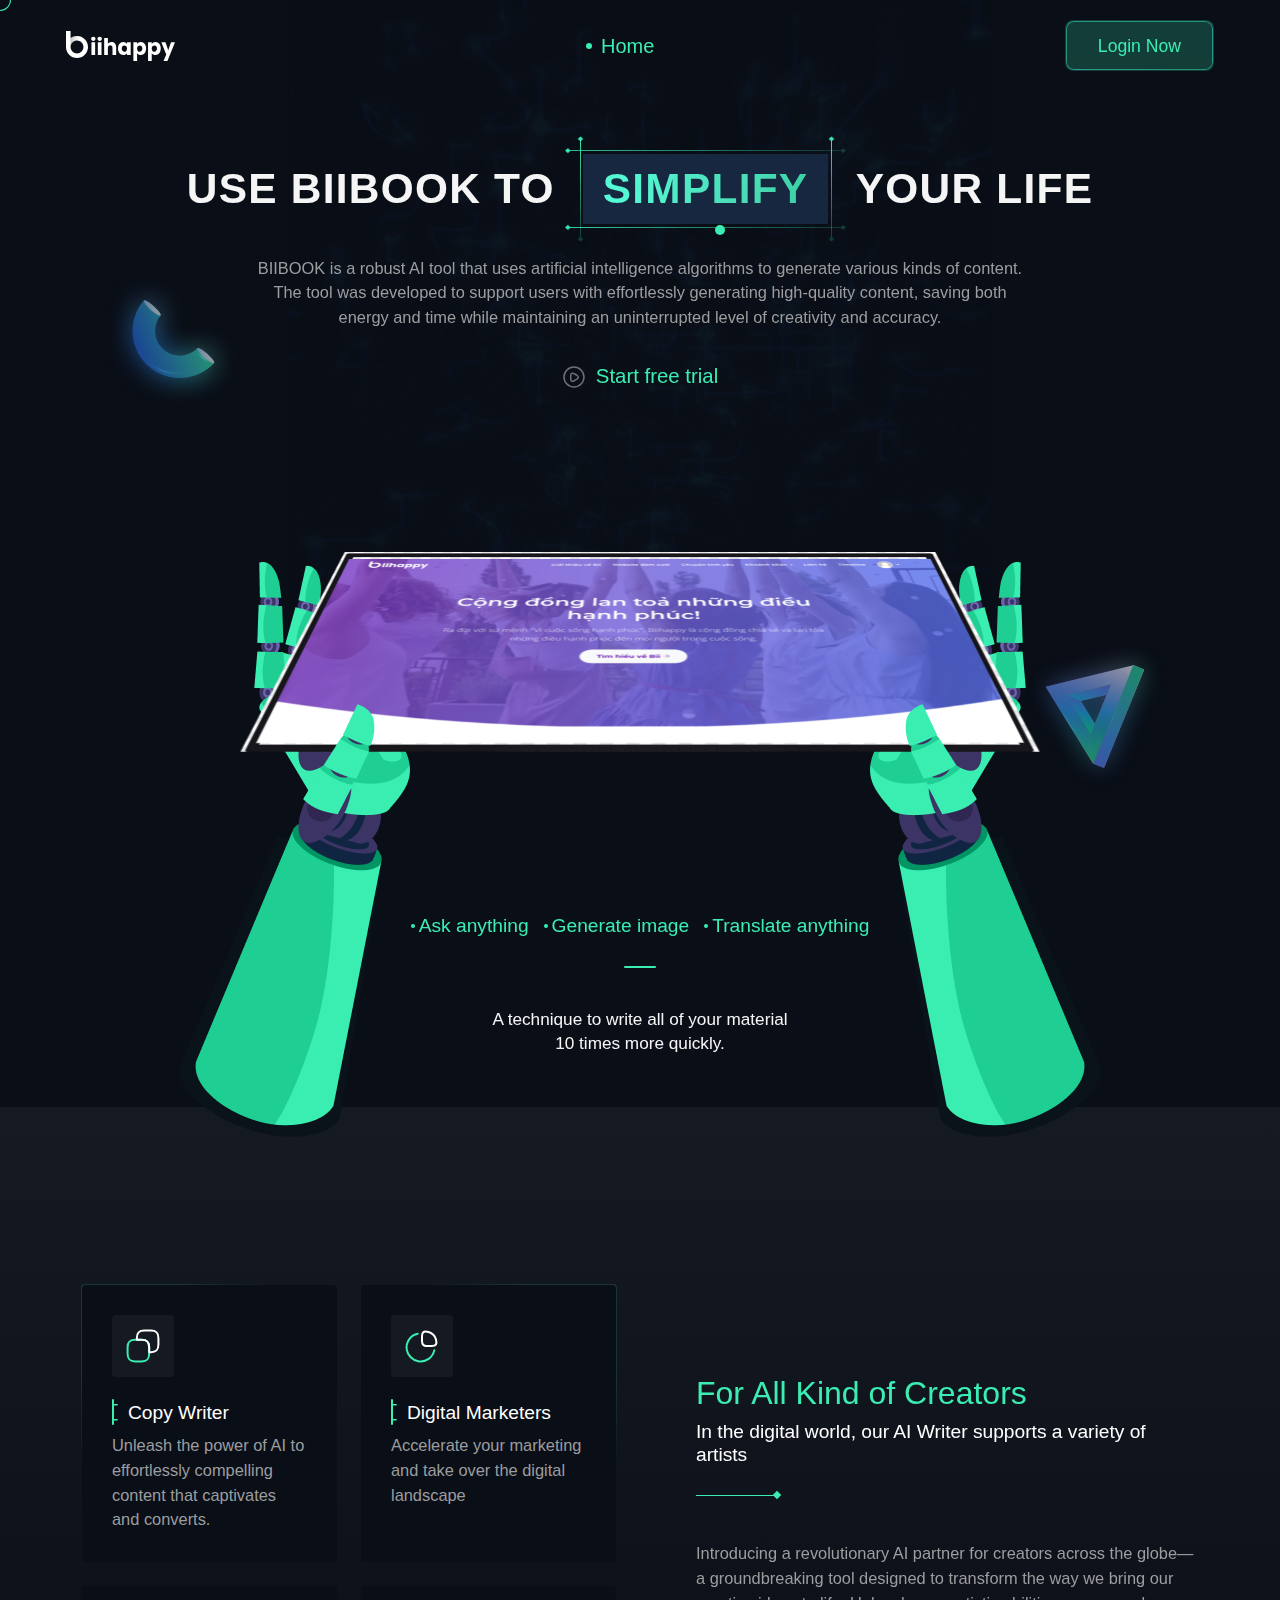
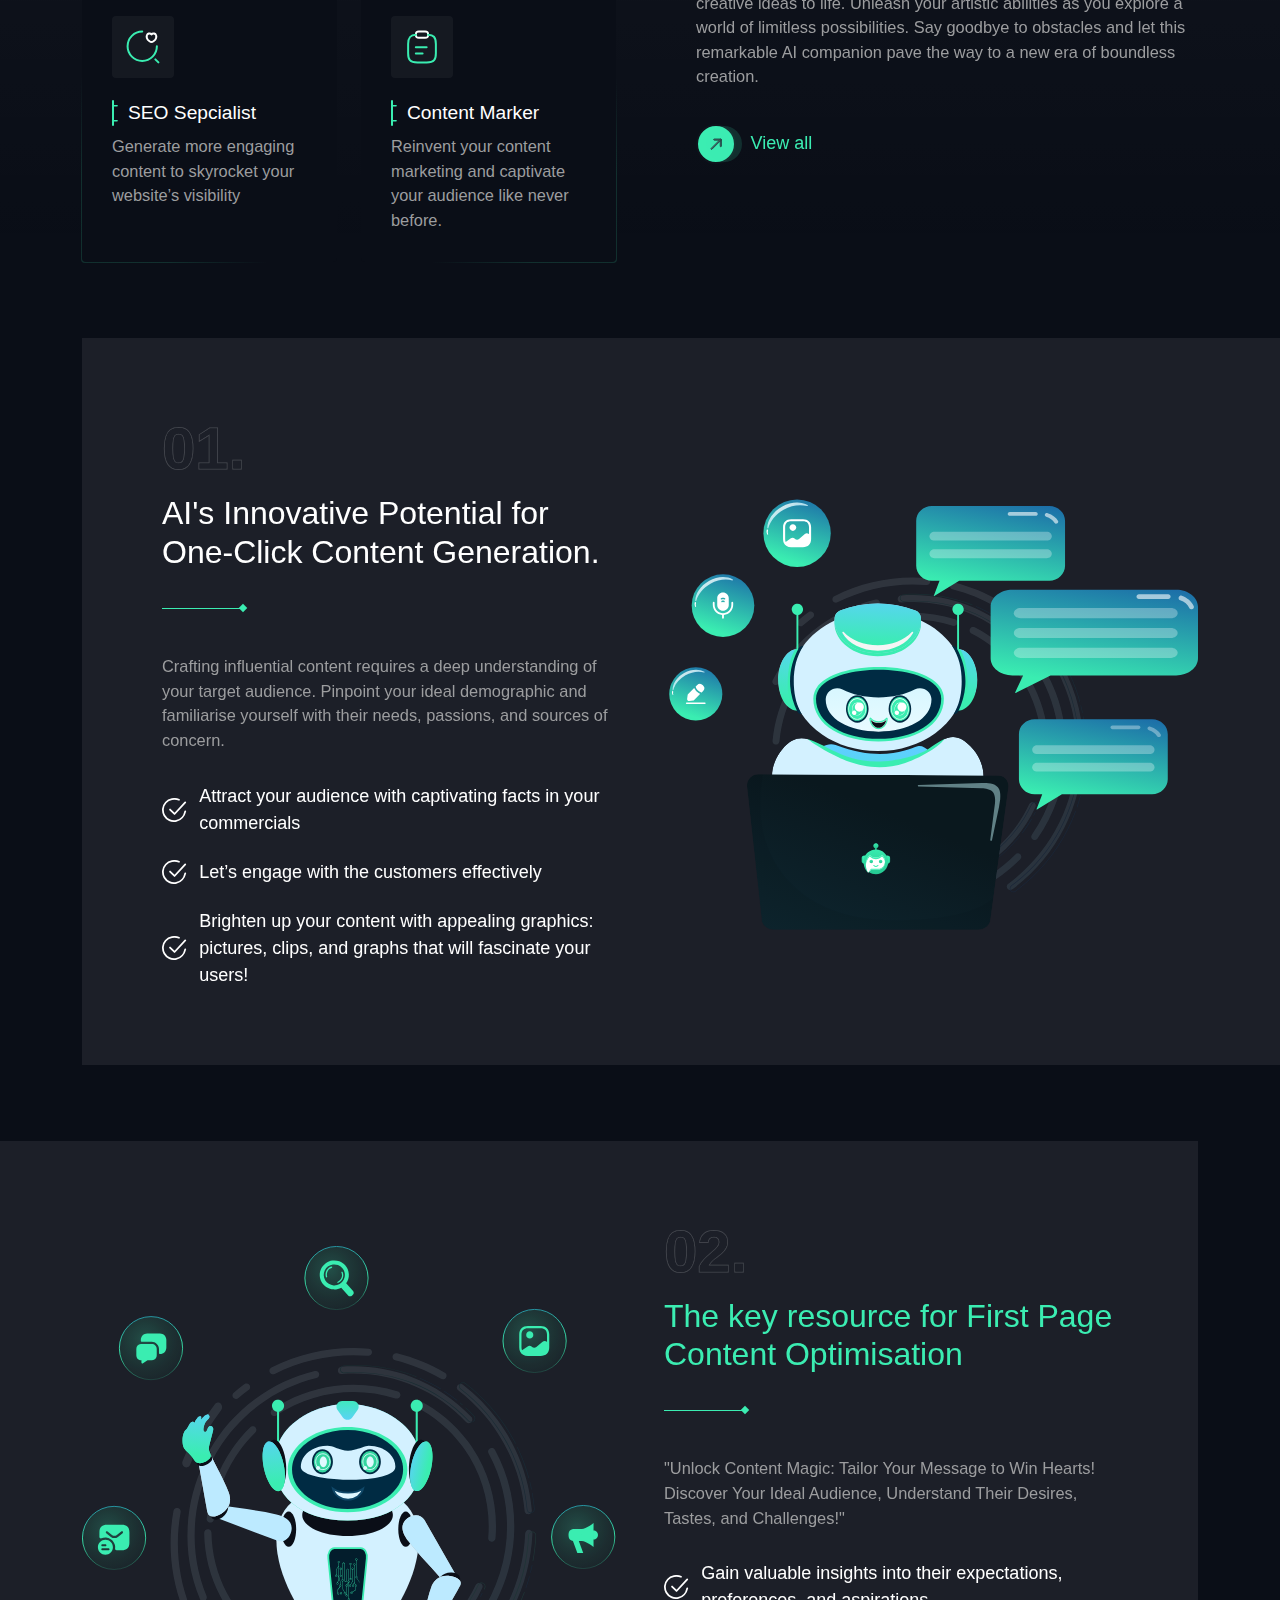
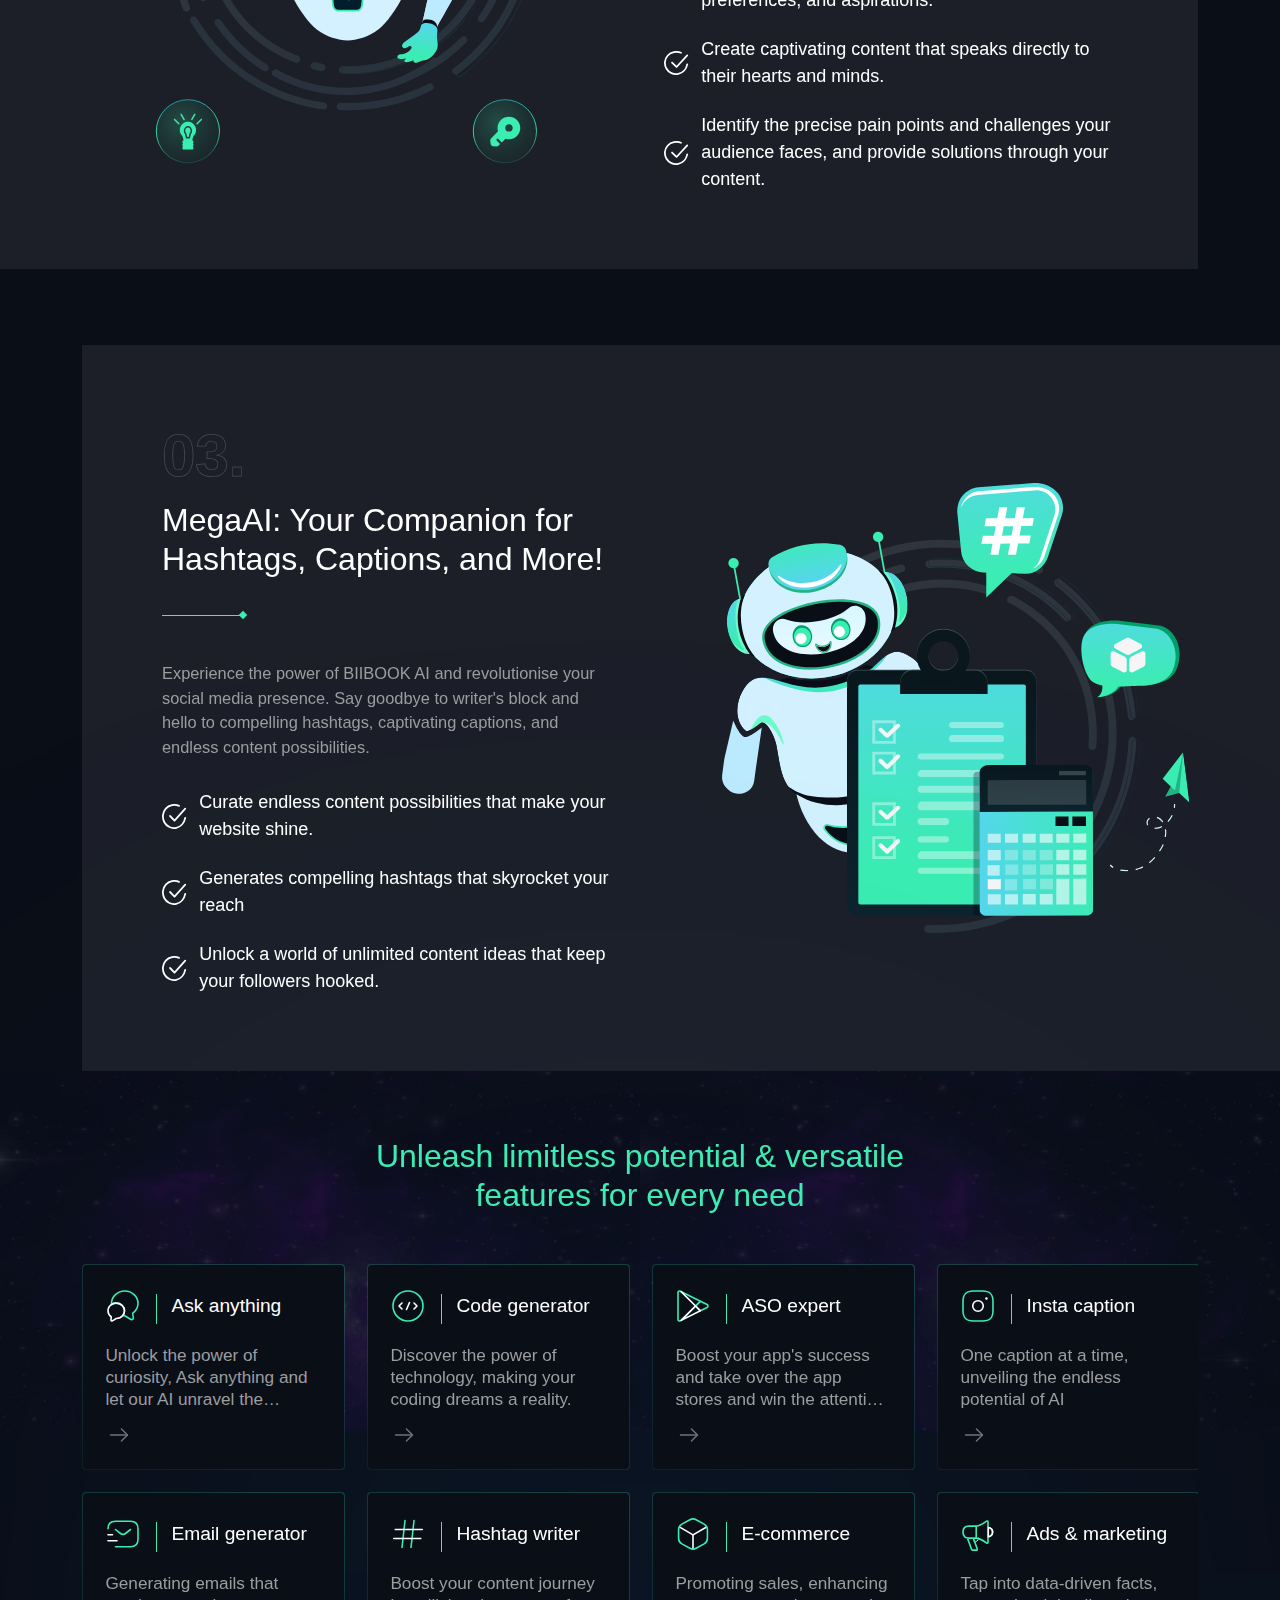
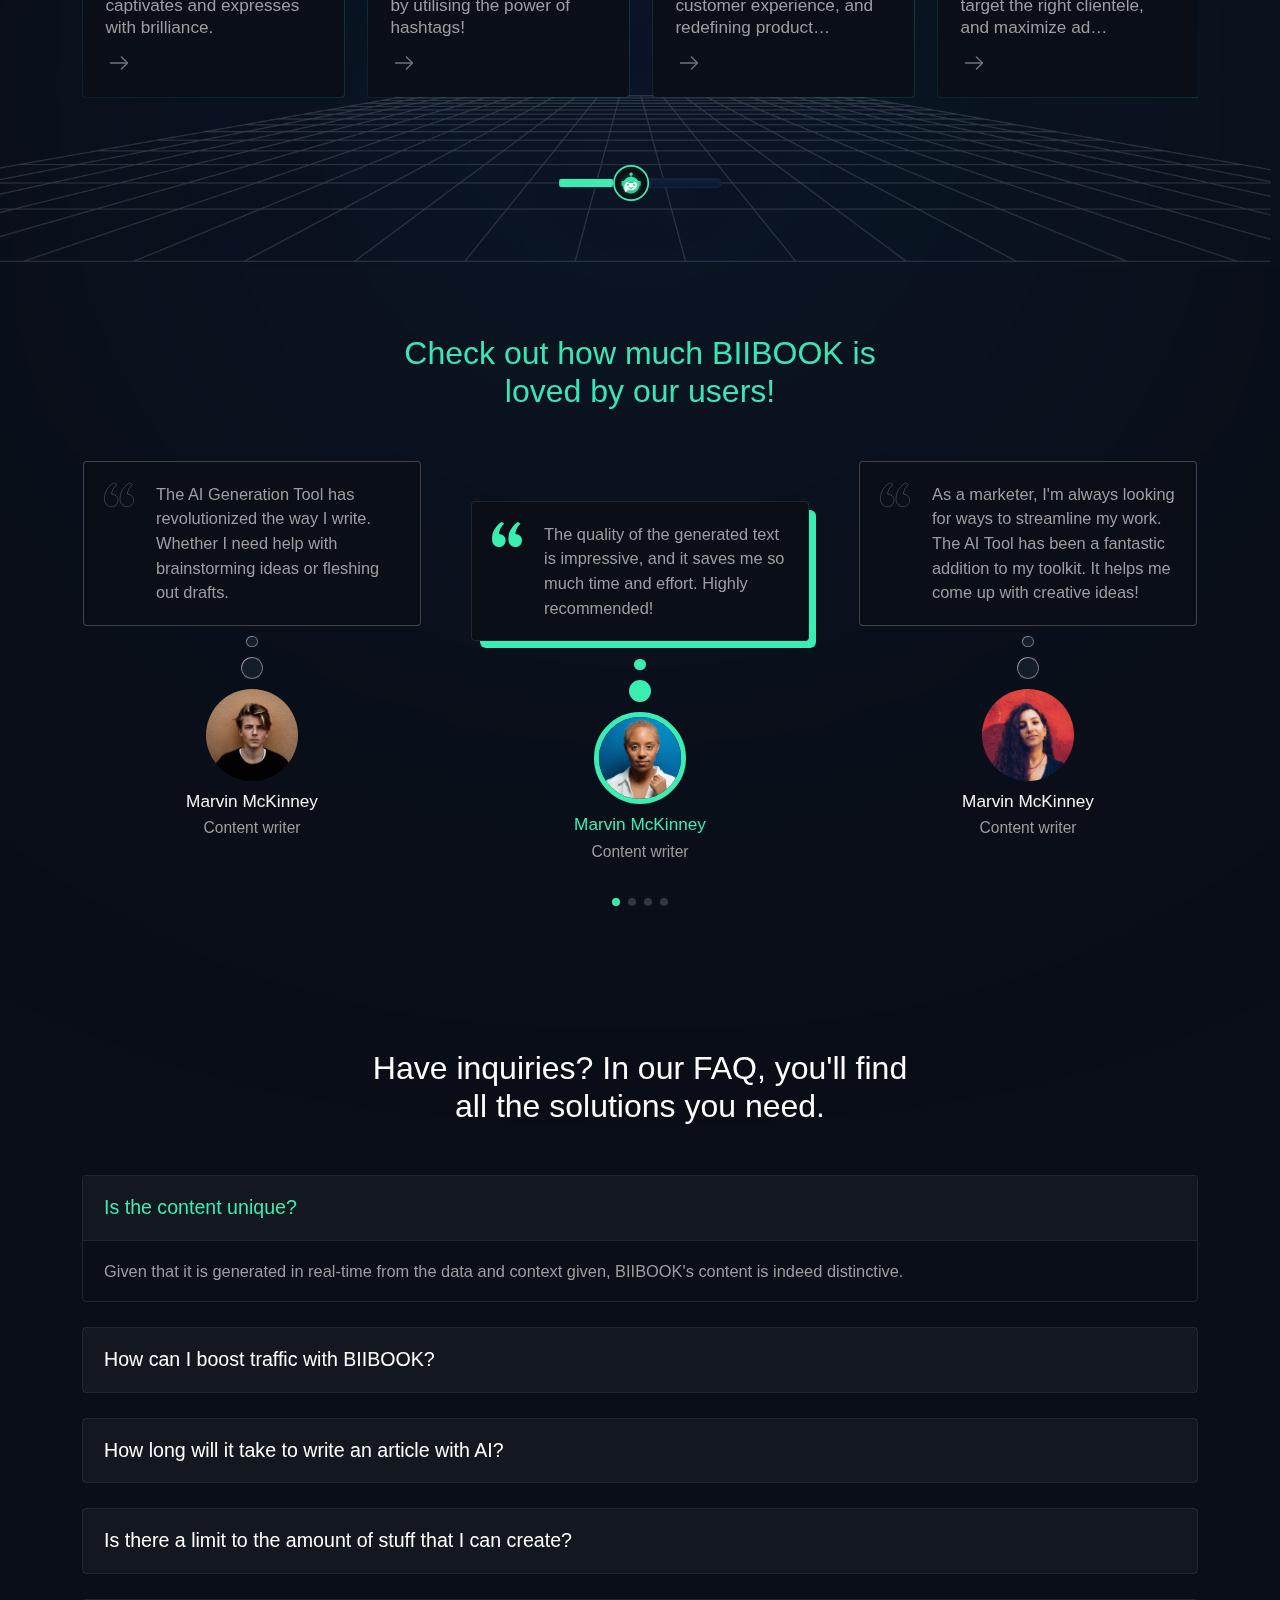
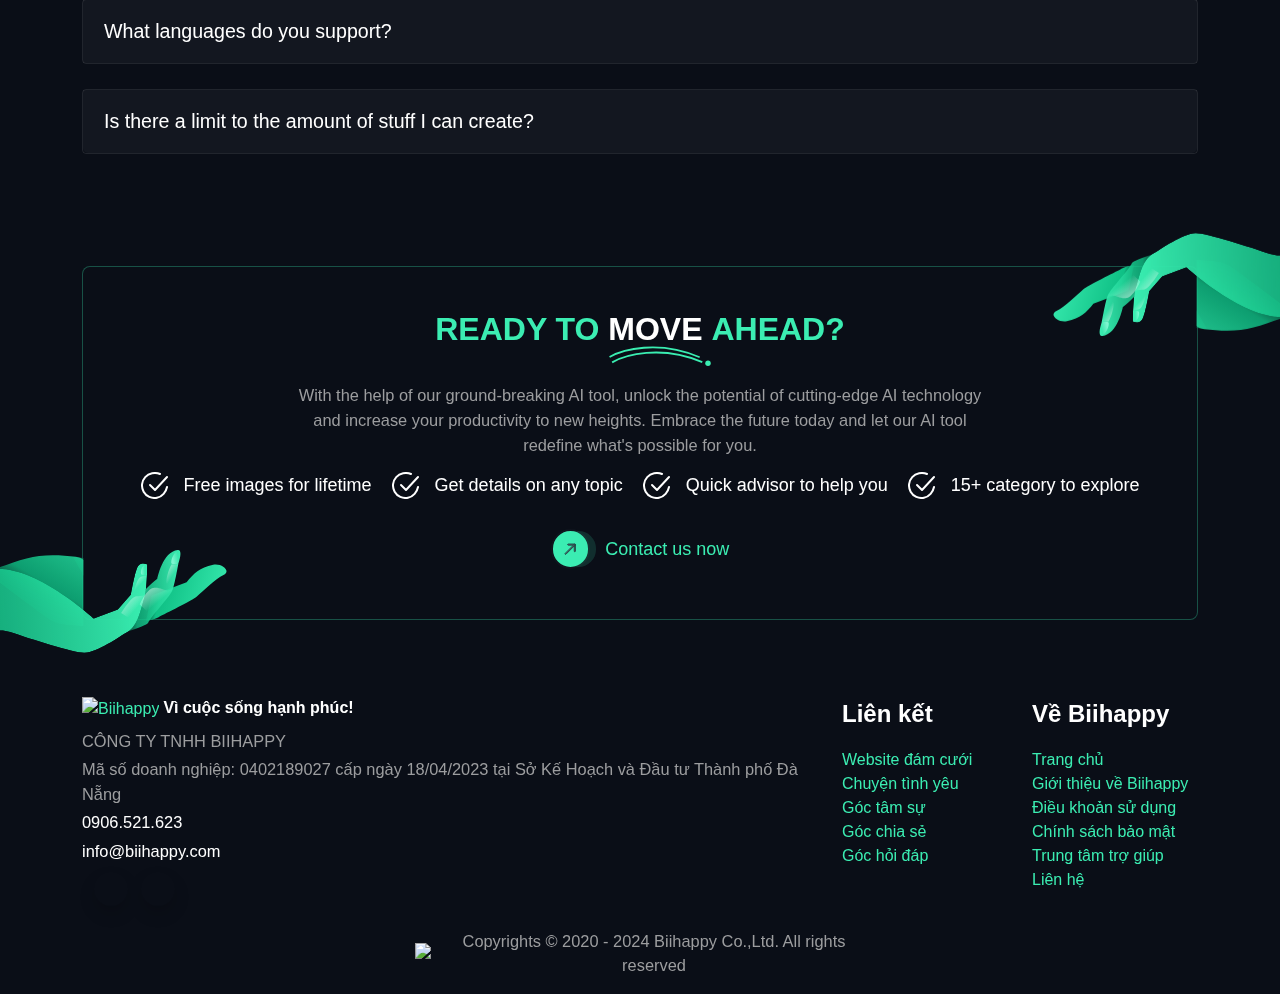
==== bi-photo/index.html @ 9a4b0da4 "first commit" ====
<!DOCTYPE html>
<html lang="en">
  <head>
    <meta http-equiv="Content-Type" content="text/html; charset=UTF-8" />

    <meta http-equiv="X-UA-Compatible" content="IE=edge" />
    <meta name="viewport" content="width=device-width, initial-scale=1.0" />
    <meta name="description" content="BIIBOOK" />
    <meta name="keywords" content="BIIBOOK" />
    <meta name="author" content="BIIBOOK" />
    <link rel="icon" href="https://themes.pixelstrap.net/mega_bot/assets/images/favicon.png" type="image/x-icon" />
    <link rel="shortcut icon" href="https://themes.pixelstrap.net/mega_bot/assets/images/favicon.png" type="image/x-icon" />
    <title>BIIBOOK</title>

    <!--Google font-->
    <link rel="preconnect" href="https://fonts.googleapis.com/" />
    <link rel="preconnect" href="https://fonts.gstatic.com/" crossorigin="" />
    <link href="./mega_files/css2" rel="stylesheet" />

    <!-- bootstrap css -->
    <link id="rtl-link" rel="stylesheet" type="text/css" href="./mega_files/bootstrap.css" />

    <!-- remixicon css -->
    <link rel="stylesheet" type="text/css" href="./mega_files/remixicon.css" />

    <!-- iconsax css -->
    <link rel="stylesheet" type="text/css" href="./mega_files/iconsax.css" />

    <!-- animation css -->
    <link rel="stylesheet" type="text/css" href="./mega_files/aos.css" />

    <!-- swiper slider css -->
    <link rel="stylesheet" type="text/css" href="./mega_files/swiper-bundle.min.css" />

    <!-- style css -->
    <link rel="stylesheet" type="text/css" href="./mega_files/style.css" />

    <link href="https://fonts.googleapis.com/" rel="preconnect" />
    <link
      href="https://fonts.gstatic.com/"
      rel="preconnect"
      crossorigin="true"
    />
    <link href="./mega_files/css" type="text/css" rel="stylesheet" />
    <style type="text/css">
      @font-face {
        font-weight: 400;
        font-style: normal;
        font-family: circular;

        src: url("chrome-extension://liecbddmkiiihnedobmlmillhodjkdmb/fonts/CircularXXWeb-Book.woff2")
          format("woff2");
      }

      @font-face {
        font-weight: 700;
        font-style: normal;
        font-family: circular;

        src: url("chrome-extension://liecbddmkiiihnedobmlmillhodjkdmb/fonts/CircularXXWeb-Bold.woff2")
          format("woff2");
      }
    </style>
  </head>

  <body
    data-aos-easing="ease"
    data-aos-duration="400"
    data-aos-delay="0"
    data-new-gr-c-s-check-loaded="14.1152.0"
    data-gr-ext-installed=""
  >
    <!-- header start -->
    <header class="">
      <button
        class="navbar-toggler d-xl-none d-inline navbar-menu-button"
        type="button"
        data-bs-toggle="offcanvas"
        data-bs-target="#primaryMenu"
      >
        <span class="navbar-toggler-icon">
          <i class="iconsax" data-icon="text-align-justify"
            ><svg
              width="24"
              height="24"
              viewBox="0 0 24 24"
              fill="none"
              xmlns="http://www.w3.org/2000/svg"
            >
              <path
                d="M3 4.5H21"
                stroke="#292D32"
                stroke-width="1.5"
                stroke-linecap="round"
                stroke-linejoin="round"
              ></path>
              <path
                d="M3 9.5H21"
                stroke="#292D32"
                stroke-width="1.5"
                stroke-linecap="round"
                stroke-linejoin="round"
              ></path>
              <path
                d="M3 14.5H21"
                stroke="#292D32"
                stroke-width="1.5"
                stroke-linecap="round"
                stroke-linejoin="round"
              ></path>
              <path
                d="M3 19.5H21"
                stroke="#292D32"
                stroke-width="1.5"
                stroke-linecap="round"
                stroke-linejoin="round"
              ></path>
            </svg>
          </i>
        </span>
      </button>
      <a href="#">
        <img src="./mega_files/logo-mw.svg" style=" height: 30px; " class="img-fluid" alt="logo" />
      </a>
      <nav class="header-nav-middle">
        <div
          class="main-nav navbar navbar-expand-xl navbar-light navbar-sticky"
        >
          <div class="offcanvas offcanvas-collapse order-xl-2" id="primaryMenu">
            <div class="offcanvas-header navbar-shadow">
              <h5 class="mb-0">Back</h5>
              <button
                class="btn-close lead"
                type="button"
                data-bs-dismiss="offcanvas"
                aria-label="Close"
              ></button>
            </div>
            <div class="offcanvas-body">
              <ul class="navbar-nav">
                <li class="nav-item active">
                  <a
                    class="nav-link"
                    href="#"
                    >Home</a
                  >
                </li>
              </ul>
            </div>
          </div>
        </div>
      </nav>
      <a
        data-cursor="pointer"
        href="#"
        class="btn btn-theme d-sm-inline-block d-none"
        ><span>Login Now</span></a
      >
    </header>
    <!-- header end -->

    <!-- home section start -->
    <section class="home-section">
      <div class="container">
        <div class="row">
          <div class="col-12">
            <div class="home-content">
              <div class="bg-effect">
                <img
                  src="./mega_files/home-bg.gif"
                  class="img-fluid bg-gif"
                  alt=""
                />
                <img
                  src="./mega_files/1.png"
                  class="img-fluid effect1 rotate-effect"
                  alt=""
                  style="transform: rotate(0deg)"
                />
                <img
                  src="./mega_files/2.svg"
                  class="img-fluid effect2 rotate-effect"
                  alt=""
                  style="transform: rotate(0deg)"
                />
              </div>
              <div>
                <h1>
                  USE BIIBOOK TO
                  <div class="title-effect">
                    <img src="./mega_files/title-effect.png" alt="" /><span
                      >SIMPLIFY</span
                    >
                  </div>
                  YOUR LIFE
                </h1>
                <p>
                  BIIBOOK is a robust AI tool that uses artificial intelligence
                  algorithms to generate various kinds of content. The tool was
                  developed to support users with effortlessly generating
                  high-quality content, saving both energy and time while
                  maintaining an uninterrupted level of creativity and accuracy.
                </p>
                <a data-cursor="pointer" class="start-link"
                  ><i class="iconsax" data-icon="play-circle"
                    ><svg
                      width="24"
                      height="24"
                      viewBox="0 0 24 24"
                      fill="none"
                      xmlns="http://www.w3.org/2000/svg"
                    >
                      <path
                        d="M11.97 22C17.4928 22 21.97 17.5228 21.97 12C21.97 6.47715 17.4928 2 11.97 2C6.44712 2 1.96997 6.47715 1.96997 12C1.96997 17.5228 6.44712 22 11.97 22Z"
                        stroke="#292D32"
                        stroke-width="1.5"
                        stroke-linecap="round"
                        stroke-linejoin="round"
                      ></path>
                      <path
                        d="M8.73999 12.2299V10.5599C8.73999 8.47988 10.21 7.62988 12.01 8.66988L13.46 9.50988L14.91 10.3499C16.71 11.3899 16.71 13.0899 14.91 14.1299L13.46 14.9699L12.01 15.8099C10.21 16.8499 8.73999 15.9999 8.73999 13.9199V12.2299Z"
                        stroke="#292D32"
                        stroke-width="1.5"
                        stroke-miterlimit="10"
                        stroke-linecap="round"
                        stroke-linejoin="round"
                      ></path>
                    </svg> </i
                  >Start free trial</a
                >
              </div>
            </div>
            <div class="home-laptop px-md-0 px-3">
              <div class="laptop-sec position-relative">
                <div class="hand-sec">
                  <img
                    src="./mega_files/hand.png"
                    class="img-fluid left-hand"
                    alt="hand"
                  />
                  <img
                    src="./mega_files/hand.png"
                    class="img-fluid right-hand"
                    alt="hand"
                  />
                  <img
                    src="./mega_files/finger.png"
                    class="img-fluid left-finger"
                    alt="hand"
                  />
                  <img
                    src="./mega_files/finger.png"
                    class="img-fluid right-finger"
                    alt="hand"
                  />
                </div>
                <img
                  src="./mega_files/screen-bi.png"
                  class="img-fluid laptop-img"
                  alt="laptop"
                  style="transform: rotateX(60deg)"
                />
              </div>
              <div class="home-info">
                <ul class="info-list">
                  <li>Ask anything</li>
                  <li>Generate image</li>
                  <li>Translate anything</li>
                </ul>
                <ul class="star-rating">
                  <li><i class="ri-star-fill"></i></li>
                  <li><i class="ri-star-fill"></i></li>
                  <li><i class="ri-star-fill"></i></li>
                  <li><i class="ri-star-fill"></i></li>
                  <li><i class="ri-star-fill"></i></li>
                </ul>
                <h4>
                  A technique to write all of your material 10 times more
                  quickly.
                </h4>
              </div>
            </div>
          </div>
        </div>
      </div>
    </section>
    <!-- home section end -->

    <!-- service section start -->
    <div class="service-section section-b-space">
      <div class="container">
        <div class="row g-5">
          <div class="col-lg-6">
            <div class="row g-4 service-row">
              <div class="col-sm-6">
                <div class="service-box">
                  <div class="service-icon">
                    <img
                      src="./mega_files/copy.svg"
                      class="img-fluid outline-icon"
                      alt=""
                    />
                    <img
                      src="./mega_files/copy-bold.svg"
                      class="img-fluid bold-icon"
                      alt=""
                    />
                  </div>
                  <div class="service-content">
                    <h3>
                      <img
                        src="./mega_files/service-title.svg"
                        alt="effect"
                        class="img-fluid"
                      />Copy writer
                    </h3>
                    <p>
                      Unleash the power of AI to effortlessly compelling content
                      that captivates and converts.
                    </p>
                  </div>
                </div>
              </div>
              <div class="col-sm-6">
                <div class="service-box">
                  <div class="service-icon">
                    <img
                      src="./mega_files/graph.svg"
                      class="img-fluid outline-icon"
                      alt=""
                    />
                    <img
                      src="./mega_files/graph-bold.svg"
                      class="img-fluid bold-icon"
                      alt=""
                    />
                  </div>
                  <div class="service-content">
                    <h3>
                      <img
                        src="./mega_files/service-title.svg"
                        alt="effect"
                        class="img-fluid"
                      />Digital marketers
                    </h3>
                    <p>
                      Accelerate your marketing and take over the digital
                      landscape
                    </p>
                  </div>
                </div>
              </div>
              <div class="col-sm-6">
                <div class="service-box">
                  <div class="service-icon">
                    <img
                      src="./mega_files/search.svg"
                      class="img-fluid outline-icon"
                      alt=""
                    />
                    <img
                      src="./mega_files/search-bold.svg"
                      class="img-fluid bold-icon"
                      alt=""
                    />
                  </div>
                  <div class="service-content">
                    <h3>
                      <img
                        src="./mega_files/service-title.svg"
                        alt="effect"
                        class="img-fluid"
                      />SEO Sepcialist
                    </h3>
                    <p>
                      Generate more engaging content to skyrocket your website’s
                      visibility
                    </p>
                  </div>
                </div>
              </div>
              <div class="col-sm-6">
                <div class="service-box">
                  <div class="service-icon">
                    <img
                      src="./mega_files/text.svg"
                      class="img-fluid outline-icon"
                      alt=""
                    />
                    <img
                      src="./mega_files/text-bold.svg"
                      class="img-fluid bold-icon"
                      alt=""
                    />
                  </div>
                  <div class="service-content">
                    <h3>
                      <img
                        src="./mega_files/service-title.svg"
                        alt="effect"
                        class="img-fluid"
                      />Content marker
                    </h3>
                    <p>
                      Reinvent your content marketing and captivate your
                      audience like never before.
                    </p>
                  </div>
                </div>
              </div>
            </div>
          </div>
          <div class="col-lg-6">
            <div class="service-info">
              <div>
                <div class="title">
                  <h2>For All Kind of Creators</h2>
                  <h3>
                    In the digital world, our AI Writer supports a variety of
                    artists
                  </h3>
                </div>
                <p>
                  Introducing a revolutionary AI partner for creators across the
                  globe—a groundbreaking tool designed to transform the way we
                  bring our creative ideas to life. Unleash your artistic
                  abilities as you explore a world of limitless possibilities.
                  Say goodbye to obstacles and let this remarkable AI companion
                  pave the way to a new era of boundless creation.
                </p>
                <a
                  data-cursor="pointer"
                  class="btn-arrow"
                  href="#"
                >
                  <div class="icon-arrow">
                    <i class="iconsax" data-icon="arrow-up"
                      ><svg
                        width="24"
                        height="24"
                        viewBox="0 0 24 24"
                        fill="none"
                        xmlns="http://www.w3.org/2000/svg"
                      >
                        <path
                          d="M18.0711 10.3214C17.8811 10.3214 17.6911 10.2514 17.5411 10.1014L12.0011 4.56141L6.46109 10.1014C6.17109 10.3914 5.69109 10.3914 5.40109 10.1014C5.11109 9.81141 5.11109 9.33141 5.40109 9.04141L11.4711 2.97141C11.7611 2.68141 12.2411 2.68141 12.5311 2.97141L18.6011 9.04141C18.8911 9.33141 18.8911 9.81141 18.6011 10.1014C18.4611 10.2514 18.2611 10.3214 18.0711 10.3214Z"
                          fill="#292D32"
                        ></path>
                        <path
                          d="M12 21.2519C11.59 21.2519 11.25 20.9119 11.25 20.5019V3.67188C11.25 3.26188 11.59 2.92188 12 2.92188C12.41 2.92188 12.75 3.26188 12.75 3.67188V20.5019C12.75 20.9119 12.41 21.2519 12 21.2519Z"
                          fill="#292D32"
                        ></path>
                      </svg>
                    </i>
                  </div>
                  View all
                </a>
              </div>
            </div>
          </div>
        </div>
      </div>
    </div>
    <!-- service section end -->

    <!-- about section start -->
    <section class="about-section section-b-space section-mb-space">
      <div
        class="bg-effect aos-init aos-animate"
        data-aos="fade-left"
        data-aos-duration="1000"
        data-aos-delay="500"
      ></div>
      <div class="container">
        <div class="row g-md-5 g-4">
          <div class="col-lg-6 order-lg-0 order-1">
            <div class="about-content">
              <div>
                <div class="title">
                  <span class="number-pattern">01.</span>
                  <h2 class="text-white">
                    AI's Innovative Potential for One-Click Content Generation.
                  </h2>
                </div>
                <p>
                  Crafting influential content requires a deep understanding of
                  your target audience. Pinpoint your ideal demographic and
                  familiarise yourself with their needs, passions, and sources
                  of concern.
                </p>
                <ul>
                  <li>
                    <img
                      src="./mega_files/tick.svg"
                      class="img-fluid"
                      alt="tick"
                    />Attract your audience with captivating facts in your
                    commercials
                  </li>
                  <li>
                    <img
                      src="./mega_files/tick.svg"
                      class="img-fluid"
                      alt="tick"
                    />Let’s engage with the customers effectively
                  </li>
                  <li>
                    <img
                      src="./mega_files/tick.svg"
                      class="img-fluid"
                      alt="tick"
                    />Brighten up your content with appealing graphics:
                    pictures, clips, and graphs that will fascinate your users!
                  </li>
                </ul>
              </div>
            </div>
          </div>
          <div class="col-lg-6">
            <div class="about-img">
              <img src="./mega_files/1.svg" class="img-fluid" alt="about" />
            </div>
          </div>
        </div>
      </div>
    </section>
    <!-- about section end -->

    <!-- about section start -->
    <section
      class="about-section right-version section-b-space section-mb-space"
    >
      <div
        class="bg-effect aos-init aos-animate"
        data-aos="fade-right"
        data-aos-duration="1000"
        data-aos-delay="500"
      ></div>
      <div class="container">
        <div class="row g-md-5 g-4">
          <div class="col-lg-6">
            <div class="about-img">
              <img src="./mega_files/2(1).svg" class="img-fluid" alt="about" />
            </div>
          </div>
          <div class="col-lg-6">
            <div class="about-content">
              <div>
                <div class="title">
                  <span class="number-pattern">02.</span>
                  <h2>The key resource for First Page Content Optimisation</h2>
                </div>
                <p>
                  "Unlock Content Magic: Tailor Your Message to Win Hearts!
                  Discover Your Ideal Audience, Understand Their Desires,
                  Tastes, and Challenges!"
                </p>
                <ul>
                  <li>
                    <img
                      src="./mega_files/tick.svg"
                      class="img-fluid"
                      alt="tick"
                    />Gain valuable insights into their expectations,
                    preferences, and aspirations.
                  </li>
                  <li>
                    <img
                      src="./mega_files/tick.svg"
                      class="img-fluid"
                      alt="tick"
                    />Create captivating content that speaks directly to their
                    hearts and minds.
                  </li>
                  <li>
                    <img
                      src="./mega_files/tick.svg"
                      class="img-fluid"
                      alt="tick"
                    />Identify the precise pain points and challenges your
                    audience faces, and provide solutions through your content.
                  </li>
                </ul>
              </div>
            </div>
          </div>
        </div>
      </div>
    </section>
    <!-- about section end -->

    <!-- about section start -->
    <section class="about-section section-b-space">
      <div
        class="bg-effect aos-init aos-animate"
        data-aos="fade-left"
        data-aos-duration="1000"
        data-aos-delay="500"
      ></div>
      <div class="container">
        <div class="row g-md-5 g-4">
          <div class="col-lg-6 order-lg-0 order-1">
            <div class="about-content">
              <div>
                <div class="title">
                  <span class="number-pattern">03.</span>
                  <h2 class="text-white">
                    MegaAI: Your Companion for Hashtags, Captions, and More!
                  </h2>
                </div>
                <p>
                  Experience the power of BIIBOOK AI and revolutionise your
                  social media presence. Say goodbye to writer's block and hello
                  to compelling hashtags, captivating captions, and endless
                  content possibilities.
                </p>
                <ul>
                  <li>
                    <img
                      src="./mega_files/tick.svg"
                      class="img-fluid"
                      alt="tick"
                    />Curate endless content possibilities that make your
                    website shine.
                  </li>
                  <li>
                    <img
                      src="./mega_files/tick.svg"
                      class="img-fluid"
                      alt="tick"
                    />Generates compelling hashtags that skyrocket your reach
                  </li>
                  <li>
                    <img
                      src="./mega_files/tick.svg"
                      class="img-fluid"
                      alt="tick"
                    />Unlock a world of unlimited content ideas that keep your
                    followers hooked.
                  </li>
                </ul>
              </div>
            </div>
          </div>
          <div class="col-lg-6">
            <div class="about-img">
              <img src="./mega_files/3.svg" class="img-fluid" alt="about" />
            </div>
          </div>
        </div>
      </div>
    </section>
    <!-- about section end -->

    <!-- feature section start -->
    <section class="feature-section section-b-space">
      <div class="bg-effect">
        <img
          src="./mega_files/feature.gif"
          class="img-fluid feature-left"
          alt=""
        />
        <img
          src="./mega_files/feature.gif"
          class="img-fluid feature-right"
          alt=""
        />
        <img
          src="./mega_files/feature-bg.png"
          class="img-fluid feature-bg"
          alt=""
        />
        <span class="round-effect"></span>
      </div>
      <div class="container">
        <div class="title-basic">
          <h2>
            Unleash limitless potential &amp; versatile features for every need
          </h2>
        </div>
        <div
          class="swiper featureSlider swiper-initialized swiper-horizontal swiper-pointer-events swiper-backface-hidden"
        >
          <div
            id="featureSlider"
            class="swiper-wrapper"
            aria-live="polite"
            style="transform: translate3d(0px, 0px, 0px)"
          >
            <div
              class="swiper-slide swiper-slide-active"
              style="width: 1376px"
              role="group"
              aria-label="1 / 3"
            >
              <div class="row g-xxl-5 g-4">
                <div class="col-xl-3 col-lg-4 col-sm-6">
                  <div class="feature-box">
                    <div class="feature-top">
                      <div class="feature-icon">
                        <img
                          src="./mega_files/message.svg"
                          class="img-fluid outline-icon"
                          alt=""
                        />
                        <img
                          src="./mega_files/message-bold.svg"
                          class="img-fluid bold-icon"
                          alt=""
                        />
                      </div>
                      <h3>Ask anything</h3>
                    </div>
                    <h4>
                      Unlock the power of curiosity, Ask anything and let our AI
                      unravel the answers for you!
                    </h4>
                    <div data-cursor="pointer" class="link-overflow">
                      <a
                        href="#"
                        >Read more
                        <i class="iconsax" data-icon="arrow-right"
                          ><svg
                            width="24"
                            height="24"
                            viewBox="0 0 24 24"
                            fill="none"
                            xmlns="http://www.w3.org/2000/svg"
                          >
                            <path
                              d="M14.4311 18.8211C14.2411 18.8211 14.0511 18.7511 13.9011 18.6011C13.6111 18.3111 13.6111 17.8311 13.9011 17.5411L19.4411 12.0011L13.9011 6.46109C13.6111 6.17109 13.6111 5.69109 13.9011 5.40109C14.1911 5.11109 14.6711 5.11109 14.9611 5.40109L21.0311 11.4711C21.3211 11.7611 21.3211 12.2411 21.0311 12.5311L14.9611 18.6011C14.8111 18.7511 14.6211 18.8211 14.4311 18.8211Z"
                              fill="#292D32"
                            ></path>
                            <path
                              d="M20.33 12.75H3.5C3.09 12.75 2.75 12.41 2.75 12C2.75 11.59 3.09 11.25 3.5 11.25H20.33C20.74 11.25 21.08 11.59 21.08 12C21.08 12.41 20.74 12.75 20.33 12.75Z"
                              fill="#292D32"
                            ></path>
                          </svg> </i
                      ></a>
                    </div>
                  </div>
                </div>
                <div class="col-xl-3 col-lg-4 col-sm-6">
                  <div class="feature-box">
                    <div class="feature-top">
                      <div class="feature-icon">
                        <img
                          src="./mega_files/code.svg"
                          class="img-fluid outline-icon"
                          alt=""
                        />
                        <img
                          src="./mega_files/code-bold.svg"
                          class="img-fluid bold-icon"
                          alt=""
                        />
                      </div>
                      <h3>Code generator</h3>
                    </div>
                    <h4>
                      Discover the power of technology, making your coding
                      dreams a reality.
                    </h4>
                    <div data-cursor="pointer" class="link-overflow">
                      <a
                        href="#"
                        >Read more
                        <i class="iconsax" data-icon="arrow-right"
                          ><svg
                            width="24"
                            height="24"
                            viewBox="0 0 24 24"
                            fill="none"
                            xmlns="http://www.w3.org/2000/svg"
                          >
                            <path
                              d="M14.4311 18.8211C14.2411 18.8211 14.0511 18.7511 13.9011 18.6011C13.6111 18.3111 13.6111 17.8311 13.9011 17.5411L19.4411 12.0011L13.9011 6.46109C13.6111 6.17109 13.6111 5.69109 13.9011 5.40109C14.1911 5.11109 14.6711 5.11109 14.9611 5.40109L21.0311 11.4711C21.3211 11.7611 21.3211 12.2411 21.0311 12.5311L14.9611 18.6011C14.8111 18.7511 14.6211 18.8211 14.4311 18.8211Z"
                              fill="#292D32"
                            ></path>
                            <path
                              d="M20.33 12.75H3.5C3.09 12.75 2.75 12.41 2.75 12C2.75 11.59 3.09 11.25 3.5 11.25H20.33C20.74 11.25 21.08 11.59 21.08 12C21.08 12.41 20.74 12.75 20.33 12.75Z"
                              fill="#292D32"
                            ></path>
                          </svg> </i
                      ></a>
                    </div>
                  </div>
                </div>
                <div class="col-xl-3 col-lg-4 col-sm-6">
                  <div class="feature-box">
                    <div class="feature-top">
                      <div class="feature-icon">
                        <img
                          src="./mega_files/play.svg"
                          class="img-fluid outline-icon"
                          alt=""
                        />
                        <img
                          src="./mega_files/play-bold.svg"
                          class="img-fluid bold-icon"
                          alt=""
                        />
                      </div>
                      <h3>ASO expert</h3>
                    </div>
                    <h4>
                      Boost your app's success and take over the app stores and
                      win the attention of millions.
                    </h4>
                    <div data-cursor="pointer" class="link-overflow">
                      <a
                        href="#"
                        >Read more
                        <i class="iconsax" data-icon="arrow-right"
                          ><svg
                            width="24"
                            height="24"
                            viewBox="0 0 24 24"
                            fill="none"
                            xmlns="http://www.w3.org/2000/svg"
                          >
                            <path
                              d="M14.4311 18.8211C14.2411 18.8211 14.0511 18.7511 13.9011 18.6011C13.6111 18.3111 13.6111 17.8311 13.9011 17.5411L19.4411 12.0011L13.9011 6.46109C13.6111 6.17109 13.6111 5.69109 13.9011 5.40109C14.1911 5.11109 14.6711 5.11109 14.9611 5.40109L21.0311 11.4711C21.3211 11.7611 21.3211 12.2411 21.0311 12.5311L14.9611 18.6011C14.8111 18.7511 14.6211 18.8211 14.4311 18.8211Z"
                              fill="#292D32"
                            ></path>
                            <path
                              d="M20.33 12.75H3.5C3.09 12.75 2.75 12.41 2.75 12C2.75 11.59 3.09 11.25 3.5 11.25H20.33C20.74 11.25 21.08 11.59 21.08 12C21.08 12.41 20.74 12.75 20.33 12.75Z"
                              fill="#292D32"
                            ></path>
                          </svg> </i
                      ></a>
                    </div>
                  </div>
                </div>
                <div class="col-xl-3 col-lg-4 col-sm-6">
                  <div class="feature-box">
                    <div class="feature-top">
                      <div class="feature-icon">
                        <img
                          src="./mega_files/insta.svg"
                          class="img-fluid outline-icon"
                          alt=""
                        />
                        <img
                          src="./mega_files/insta-bold.svg"
                          class="img-fluid bold-icon"
                          alt=""
                        />
                      </div>
                      <h3>Insta caption</h3>
                    </div>
                    <h4>
                      One caption at a time, unveiling the endless potential of
                      AI
                    </h4>
                    <div data-cursor="pointer" class="link-overflow">
                      <a
                        href="#"
                        >Read more
                        <i class="iconsax" data-icon="arrow-right"
                          ><svg
                            width="24"
                            height="24"
                            viewBox="0 0 24 24"
                            fill="none"
                            xmlns="http://www.w3.org/2000/svg"
                          >
                            <path
                              d="M14.4311 18.8211C14.2411 18.8211 14.0511 18.7511 13.9011 18.6011C13.6111 18.3111 13.6111 17.8311 13.9011 17.5411L19.4411 12.0011L13.9011 6.46109C13.6111 6.17109 13.6111 5.69109 13.9011 5.40109C14.1911 5.11109 14.6711 5.11109 14.9611 5.40109L21.0311 11.4711C21.3211 11.7611 21.3211 12.2411 21.0311 12.5311L14.9611 18.6011C14.8111 18.7511 14.6211 18.8211 14.4311 18.8211Z"
                              fill="#292D32"
                            ></path>
                            <path
                              d="M20.33 12.75H3.5C3.09 12.75 2.75 12.41 2.75 12C2.75 11.59 3.09 11.25 3.5 11.25H20.33C20.74 11.25 21.08 11.59 21.08 12C21.08 12.41 20.74 12.75 20.33 12.75Z"
                              fill="#292D32"
                            ></path>
                          </svg> </i
                      ></a>
                    </div>
                  </div>
                </div>
                <div class="col-xl-3 col-lg-4 col-sm-6">
                  <div class="feature-box">
                    <div class="feature-top">
                      <div class="feature-icon">
                        <img
                          src="./mega_files/mail.svg"
                          class="img-fluid outline-icon"
                          alt=""
                        />
                        <img
                          src="./mega_files/mail-bold.svg"
                          class="img-fluid bold-icon"
                          alt=""
                        />
                      </div>
                      <h3>Email generator</h3>
                    </div>
                    <h4>
                      Generating emails that captivates and expresses with
                      brilliance.
                    </h4>
                    <div data-cursor="pointer" class="link-overflow">
                      <a
                        href="#"
                        >Read more
                        <i class="iconsax" data-icon="arrow-right"
                          ><svg
                            width="24"
                            height="24"
                            viewBox="0 0 24 24"
                            fill="none"
                            xmlns="http://www.w3.org/2000/svg"
                          >
                            <path
                              d="M14.4311 18.8211C14.2411 18.8211 14.0511 18.7511 13.9011 18.6011C13.6111 18.3111 13.6111 17.8311 13.9011 17.5411L19.4411 12.0011L13.9011 6.46109C13.6111 6.17109 13.6111 5.69109 13.9011 5.40109C14.1911 5.11109 14.6711 5.11109 14.9611 5.40109L21.0311 11.4711C21.3211 11.7611 21.3211 12.2411 21.0311 12.5311L14.9611 18.6011C14.8111 18.7511 14.6211 18.8211 14.4311 18.8211Z"
                              fill="#292D32"
                            ></path>
                            <path
                              d="M20.33 12.75H3.5C3.09 12.75 2.75 12.41 2.75 12C2.75 11.59 3.09 11.25 3.5 11.25H20.33C20.74 11.25 21.08 11.59 21.08 12C21.08 12.41 20.74 12.75 20.33 12.75Z"
                              fill="#292D32"
                            ></path>
                          </svg> </i
                      ></a>
                    </div>
                  </div>
                </div>
                <div class="col-xl-3 col-lg-4 col-sm-6">
                  <div class="feature-box">
                    <div class="feature-top">
                      <div class="feature-icon">
                        <img
                          src="./mega_files/hashtag.svg"
                          class="img-fluid outline-icon"
                          alt=""
                        />
                        <img
                          src="./mega_files/hashtag-bold.svg"
                          class="img-fluid bold-icon"
                          alt=""
                        />
                      </div>
                      <h3>Hashtag writer</h3>
                    </div>
                    <h4>
                      Boost your content journey by utilising the power of
                      hashtags!
                    </h4>
                    <div data-cursor="pointer" class="link-overflow">
                      <a
                        href="#"
                        >Read more
                        <i class="iconsax" data-icon="arrow-right"
                          ><svg
                            width="24"
                            height="24"
                            viewBox="0 0 24 24"
                            fill="none"
                            xmlns="http://www.w3.org/2000/svg"
                          >
                            <path
                              d="M14.4311 18.8211C14.2411 18.8211 14.0511 18.7511 13.9011 18.6011C13.6111 18.3111 13.6111 17.8311 13.9011 17.5411L19.4411 12.0011L13.9011 6.46109C13.6111 6.17109 13.6111 5.69109 13.9011 5.40109C14.1911 5.11109 14.6711 5.11109 14.9611 5.40109L21.0311 11.4711C21.3211 11.7611 21.3211 12.2411 21.0311 12.5311L14.9611 18.6011C14.8111 18.7511 14.6211 18.8211 14.4311 18.8211Z"
                              fill="#292D32"
                            ></path>
                            <path
                              d="M20.33 12.75H3.5C3.09 12.75 2.75 12.41 2.75 12C2.75 11.59 3.09 11.25 3.5 11.25H20.33C20.74 11.25 21.08 11.59 21.08 12C21.08 12.41 20.74 12.75 20.33 12.75Z"
                              fill="#292D32"
                            ></path>
                          </svg> </i
                      ></a>
                    </div>
                  </div>
                </div>
                <div class="col-xl-3 col-lg-4 col-sm-6">
                  <div class="feature-box">
                    <div class="feature-top">
                      <div class="feature-icon">
                        <img
                          src="./mega_files/box.svg"
                          class="img-fluid outline-icon"
                          alt=""
                        />
                        <img
                          src="./mega_files/box-bold.svg"
                          class="img-fluid bold-icon"
                          alt=""
                        />
                      </div>
                      <h3>E-commerce</h3>
                    </div>
                    <h4>
                      Promoting sales, enhancing customer experience, and
                      redefining product recommendations.
                    </h4>
                    <div data-cursor="pointer" class="link-overflow">
                      <a
                        href="#"
                        >Read more
                        <i class="iconsax" data-icon="arrow-right"
                          ><svg
                            width="24"
                            height="24"
                            viewBox="0 0 24 24"
                            fill="none"
                            xmlns="http://www.w3.org/2000/svg"
                          >
                            <path
                              d="M14.4311 18.8211C14.2411 18.8211 14.0511 18.7511 13.9011 18.6011C13.6111 18.3111 13.6111 17.8311 13.9011 17.5411L19.4411 12.0011L13.9011 6.46109C13.6111 6.17109 13.6111 5.69109 13.9011 5.40109C14.1911 5.11109 14.6711 5.11109 14.9611 5.40109L21.0311 11.4711C21.3211 11.7611 21.3211 12.2411 21.0311 12.5311L14.9611 18.6011C14.8111 18.7511 14.6211 18.8211 14.4311 18.8211Z"
                              fill="#292D32"
                            ></path>
                            <path
                              d="M20.33 12.75H3.5C3.09 12.75 2.75 12.41 2.75 12C2.75 11.59 3.09 11.25 3.5 11.25H20.33C20.74 11.25 21.08 11.59 21.08 12C21.08 12.41 20.74 12.75 20.33 12.75Z"
                              fill="#292D32"
                            ></path>
                          </svg> </i
                      ></a>
                    </div>
                  </div>
                </div>
                <div class="col-xl-3 col-lg-4 col-sm-6">
                  <div class="feature-box">
                    <div class="feature-top">
                      <div class="feature-icon">
                        <img
                          src="./mega_files/marketing.svg"
                          class="img-fluid outline-icon"
                          alt=""
                        />
                        <img
                          src="./mega_files/marketing-bold.svg"
                          class="img-fluid bold-icon"
                          alt=""
                        />
                      </div>
                      <h3>Ads &amp; marketing</h3>
                    </div>
                    <h4>
                      Tap into data-driven facts, target the right clientele,
                      and maximize ad performance.
                    </h4>
                    <div data-cursor="pointer" class="link-overflow">
                      <a
                        href="#"
                        >Read more
                        <i class="iconsax" data-icon="arrow-right"
                          ><svg
                            width="24"
                            height="24"
                            viewBox="0 0 24 24"
                            fill="none"
                            xmlns="http://www.w3.org/2000/svg"
                          >
                            <path
                              d="M14.4311 18.8211C14.2411 18.8211 14.0511 18.7511 13.9011 18.6011C13.6111 18.3111 13.6111 17.8311 13.9011 17.5411L19.4411 12.0011L13.9011 6.46109C13.6111 6.17109 13.6111 5.69109 13.9011 5.40109C14.1911 5.11109 14.6711 5.11109 14.9611 5.40109L21.0311 11.4711C21.3211 11.7611 21.3211 12.2411 21.0311 12.5311L14.9611 18.6011C14.8111 18.7511 14.6211 18.8211 14.4311 18.8211Z"
                              fill="#292D32"
                            ></path>
                            <path
                              d="M20.33 12.75H3.5C3.09 12.75 2.75 12.41 2.75 12C2.75 11.59 3.09 11.25 3.5 11.25H20.33C20.74 11.25 21.08 11.59 21.08 12C21.08 12.41 20.74 12.75 20.33 12.75Z"
                              fill="#292D32"
                            ></path>
                          </svg> </i
                      ></a>
                    </div>
                  </div>
                </div>
              </div>
            </div>
            <div
              class="swiper-slide swiper-slide-next"
              style="width: 1376px"
              role="group"
              aria-label="2 / 3"
            >
              <div class="row g-xxl-5 g-4">
                <div class="col-xl-3 col-lg-4 col-sm-6">
                  <div class="feature-box">
                    <div class="feature-top">
                      <div class="feature-icon">
                        <img
                          src="./mega_files/message.svg"
                          class="img-fluid outline-icon"
                          alt=""
                        />
                        <img
                          src="./mega_files/message-bold.svg"
                          class="img-fluid bold-icon"
                          alt=""
                        />
                      </div>
                      <h3>Ask anything</h3>
                    </div>
                    <h4>
                      Unlock the power of curiosity, Ask anything and let our AI
                      unravel the answers for you!
                    </h4>
                    <div data-cursor="pointer" class="link-overflow">
                      <a
                        href="#"
                        >Read more
                        <i class="iconsax" data-icon="arrow-right"
                          ><svg
                            width="24"
                            height="24"
                            viewBox="0 0 24 24"
                            fill="none"
                            xmlns="http://www.w3.org/2000/svg"
                          >
                            <path
                              d="M14.4311 18.8211C14.2411 18.8211 14.0511 18.7511 13.9011 18.6011C13.6111 18.3111 13.6111 17.8311 13.9011 17.5411L19.4411 12.0011L13.9011 6.46109C13.6111 6.17109 13.6111 5.69109 13.9011 5.40109C14.1911 5.11109 14.6711 5.11109 14.9611 5.40109L21.0311 11.4711C21.3211 11.7611 21.3211 12.2411 21.0311 12.5311L14.9611 18.6011C14.8111 18.7511 14.6211 18.8211 14.4311 18.8211Z"
                              fill="#292D32"
                            ></path>
                            <path
                              d="M20.33 12.75H3.5C3.09 12.75 2.75 12.41 2.75 12C2.75 11.59 3.09 11.25 3.5 11.25H20.33C20.74 11.25 21.08 11.59 21.08 12C21.08 12.41 20.74 12.75 20.33 12.75Z"
                              fill="#292D32"
                            ></path>
                          </svg> </i
                      ></a>
                    </div>
                  </div>
                </div>
                <div class="col-xl-3 col-lg-4 col-sm-6">
                  <div class="feature-box">
                    <div class="feature-top">
                      <div class="feature-icon">
                        <img
                          src="./mega_files/code.svg"
                          class="img-fluid outline-icon"
                          alt=""
                        />
                        <img
                          src="./mega_files/code-bold.svg"
                          class="img-fluid bold-icon"
                          alt=""
                        />
                      </div>
                      <h3>Code generator</h3>
                    </div>
                    <h4>
                      Discover the power of technology, making your coding
                      dreams a reality.
                    </h4>
                    <div data-cursor="pointer" class="link-overflow">
                      <a
                        href="#"
                        >Read more
                        <i class="iconsax" data-icon="arrow-right"
                          ><svg
                            width="24"
                            height="24"
                            viewBox="0 0 24 24"
                            fill="none"
                            xmlns="http://www.w3.org/2000/svg"
                          >
                            <path
                              d="M14.4311 18.8211C14.2411 18.8211 14.0511 18.7511 13.9011 18.6011C13.6111 18.3111 13.6111 17.8311 13.9011 17.5411L19.4411 12.0011L13.9011 6.46109C13.6111 6.17109 13.6111 5.69109 13.9011 5.40109C14.1911 5.11109 14.6711 5.11109 14.9611 5.40109L21.0311 11.4711C21.3211 11.7611 21.3211 12.2411 21.0311 12.5311L14.9611 18.6011C14.8111 18.7511 14.6211 18.8211 14.4311 18.8211Z"
                              fill="#292D32"
                            ></path>
                            <path
                              d="M20.33 12.75H3.5C3.09 12.75 2.75 12.41 2.75 12C2.75 11.59 3.09 11.25 3.5 11.25H20.33C20.74 11.25 21.08 11.59 21.08 12C21.08 12.41 20.74 12.75 20.33 12.75Z"
                              fill="#292D32"
                            ></path>
                          </svg> </i
                      ></a>
                    </div>
                  </div>
                </div>
                <div class="col-xl-3 col-lg-4 col-sm-6">
                  <div class="feature-box">
                    <div class="feature-top">
                      <div class="feature-icon">
                        <img
                          src="./mega_files/play.svg"
                          class="img-fluid outline-icon"
                          alt=""
                        />
                        <img
                          src="./mega_files/play-bold.svg"
                          class="img-fluid bold-icon"
                          alt=""
                        />
                      </div>
                      <h3>ASO expert</h3>
                    </div>
                    <h4>
                      Boost your app's success and take over the app stores and
                      win the attention of millions.
                    </h4>
                    <div data-cursor="pointer" class="link-overflow">
                      <a
                        href="#"
                        >Read more
                        <i class="iconsax" data-icon="arrow-right"
                          ><svg
                            width="24"
                            height="24"
                            viewBox="0 0 24 24"
                            fill="none"
                            xmlns="http://www.w3.org/2000/svg"
                          >
                            <path
                              d="M14.4311 18.8211C14.2411 18.8211 14.0511 18.7511 13.9011 18.6011C13.6111 18.3111 13.6111 17.8311 13.9011 17.5411L19.4411 12.0011L13.9011 6.46109C13.6111 6.17109 13.6111 5.69109 13.9011 5.40109C14.1911 5.11109 14.6711 5.11109 14.9611 5.40109L21.0311 11.4711C21.3211 11.7611 21.3211 12.2411 21.0311 12.5311L14.9611 18.6011C14.8111 18.7511 14.6211 18.8211 14.4311 18.8211Z"
                              fill="#292D32"
                            ></path>
                            <path
                              d="M20.33 12.75H3.5C3.09 12.75 2.75 12.41 2.75 12C2.75 11.59 3.09 11.25 3.5 11.25H20.33C20.74 11.25 21.08 11.59 21.08 12C21.08 12.41 20.74 12.75 20.33 12.75Z"
                              fill="#292D32"
                            ></path>
                          </svg> </i
                      ></a>
                    </div>
                  </div>
                </div>
                <div class="col-xl-3 col-lg-4 col-sm-6">
                  <div class="feature-box">
                    <div class="feature-top">
                      <div class="feature-icon">
                        <img
                          src="./mega_files/insta.svg"
                          class="img-fluid outline-icon"
                          alt=""
                        />
                        <img
                          src="./mega_files/insta-bold.svg"
                          class="img-fluid bold-icon"
                          alt=""
                        />
                      </div>
                      <h3>Insta caption</h3>
                    </div>
                    <h4>
                      One caption at a time, unveiling the endless potential of
                      AI
                    </h4>
                    <div data-cursor="pointer" class="link-overflow">
                      <a
                        href="#"
                        >Read more
                        <i class="iconsax" data-icon="arrow-right"
                          ><svg
                            width="24"
                            height="24"
                            viewBox="0 0 24 24"
                            fill="none"
                            xmlns="http://www.w3.org/2000/svg"
                          >
                            <path
                              d="M14.4311 18.8211C14.2411 18.8211 14.0511 18.7511 13.9011 18.6011C13.6111 18.3111 13.6111 17.8311 13.9011 17.5411L19.4411 12.0011L13.9011 6.46109C13.6111 6.17109 13.6111 5.69109 13.9011 5.40109C14.1911 5.11109 14.6711 5.11109 14.9611 5.40109L21.0311 11.4711C21.3211 11.7611 21.3211 12.2411 21.0311 12.5311L14.9611 18.6011C14.8111 18.7511 14.6211 18.8211 14.4311 18.8211Z"
                              fill="#292D32"
                            ></path>
                            <path
                              d="M20.33 12.75H3.5C3.09 12.75 2.75 12.41 2.75 12C2.75 11.59 3.09 11.25 3.5 11.25H20.33C20.74 11.25 21.08 11.59 21.08 12C21.08 12.41 20.74 12.75 20.33 12.75Z"
                              fill="#292D32"
                            ></path>
                          </svg> </i
                      ></a>
                    </div>
                  </div>
                </div>
                <div class="col-xl-3 col-lg-4 col-sm-6">
                  <div class="feature-box">
                    <div class="feature-top">
                      <div class="feature-icon">
                        <img
                          src="./mega_files/mail.svg"
                          class="img-fluid outline-icon"
                          alt=""
                        />
                        <img
                          src="./mega_files/mail-bold.svg"
                          class="img-fluid bold-icon"
                          alt=""
                        />
                      </div>
                      <h3>Email generator</h3>
                    </div>
                    <h4>
                      Generating emails that captivates and expresses with
                      brilliance.
                    </h4>
                    <div data-cursor="pointer" class="link-overflow">
                      <a
                        href="#"
                        >Read more
                        <i class="iconsax" data-icon="arrow-right"
                          ><svg
                            width="24"
                            height="24"
                            viewBox="0 0 24 24"
                            fill="none"
                            xmlns="http://www.w3.org/2000/svg"
                          >
                            <path
                              d="M14.4311 18.8211C14.2411 18.8211 14.0511 18.7511 13.9011 18.6011C13.6111 18.3111 13.6111 17.8311 13.9011 17.5411L19.4411 12.0011L13.9011 6.46109C13.6111 6.17109 13.6111 5.69109 13.9011 5.40109C14.1911 5.11109 14.6711 5.11109 14.9611 5.40109L21.0311 11.4711C21.3211 11.7611 21.3211 12.2411 21.0311 12.5311L14.9611 18.6011C14.8111 18.7511 14.6211 18.8211 14.4311 18.8211Z"
                              fill="#292D32"
                            ></path>
                            <path
                              d="M20.33 12.75H3.5C3.09 12.75 2.75 12.41 2.75 12C2.75 11.59 3.09 11.25 3.5 11.25H20.33C20.74 11.25 21.08 11.59 21.08 12C21.08 12.41 20.74 12.75 20.33 12.75Z"
                              fill="#292D32"
                            ></path>
                          </svg> </i
                      ></a>
                    </div>
                  </div>
                </div>
                <div class="col-xl-3 col-lg-4 col-sm-6">
                  <div class="feature-box">
                    <div class="feature-top">
                      <div class="feature-icon">
                        <img
                          src="./mega_files/hashtag.svg"
                          class="img-fluid outline-icon"
                          alt=""
                        />
                        <img
                          src="./mega_files/hashtag-bold.svg"
                          class="img-fluid bold-icon"
                          alt=""
                        />
                      </div>
                      <h3>Hashtag writer</h3>
                    </div>
                    <h4>
                      Boost your content journey by utilising the power of
                      hashtags!
                    </h4>
                    <div data-cursor="pointer" class="link-overflow">
                      <a
                        href="#"
                        >Read more
                        <i class="iconsax" data-icon="arrow-right"
                          ><svg
                            width="24"
                            height="24"
                            viewBox="0 0 24 24"
                            fill="none"
                            xmlns="http://www.w3.org/2000/svg"
                          >
                            <path
                              d="M14.4311 18.8211C14.2411 18.8211 14.0511 18.7511 13.9011 18.6011C13.6111 18.3111 13.6111 17.8311 13.9011 17.5411L19.4411 12.0011L13.9011 6.46109C13.6111 6.17109 13.6111 5.69109 13.9011 5.40109C14.1911 5.11109 14.6711 5.11109 14.9611 5.40109L21.0311 11.4711C21.3211 11.7611 21.3211 12.2411 21.0311 12.5311L14.9611 18.6011C14.8111 18.7511 14.6211 18.8211 14.4311 18.8211Z"
                              fill="#292D32"
                            ></path>
                            <path
                              d="M20.33 12.75H3.5C3.09 12.75 2.75 12.41 2.75 12C2.75 11.59 3.09 11.25 3.5 11.25H20.33C20.74 11.25 21.08 11.59 21.08 12C21.08 12.41 20.74 12.75 20.33 12.75Z"
                              fill="#292D32"
                            ></path>
                          </svg> </i
                      ></a>
                    </div>
                  </div>
                </div>
                <div class="col-xl-3 col-lg-4 col-sm-6">
                  <div class="feature-box">
                    <div class="feature-top">
                      <div class="feature-icon">
                        <img
                          src="./mega_files/box.svg"
                          class="img-fluid outline-icon"
                          alt=""
                        />
                        <img
                          src="./mega_files/box-bold.svg"
                          class="img-fluid bold-icon"
                          alt=""
                        />
                      </div>
                      <h3>E-commerce</h3>
                    </div>
                    <h4>
                      Promoting sales, enhancing customer experience, and
                      redefining product recommendations.
                    </h4>
                    <div data-cursor="pointer" class="link-overflow">
                      <a
                        href="#"
                        >Read more
                        <i class="iconsax" data-icon="arrow-right"
                          ><svg
                            width="24"
                            height="24"
                            viewBox="0 0 24 24"
                            fill="none"
                            xmlns="http://www.w3.org/2000/svg"
                          >
                            <path
                              d="M14.4311 18.8211C14.2411 18.8211 14.0511 18.7511 13.9011 18.6011C13.6111 18.3111 13.6111 17.8311 13.9011 17.5411L19.4411 12.0011L13.9011 6.46109C13.6111 6.17109 13.6111 5.69109 13.9011 5.40109C14.1911 5.11109 14.6711 5.11109 14.9611 5.40109L21.0311 11.4711C21.3211 11.7611 21.3211 12.2411 21.0311 12.5311L14.9611 18.6011C14.8111 18.7511 14.6211 18.8211 14.4311 18.8211Z"
                              fill="#292D32"
                            ></path>
                            <path
                              d="M20.33 12.75H3.5C3.09 12.75 2.75 12.41 2.75 12C2.75 11.59 3.09 11.25 3.5 11.25H20.33C20.74 11.25 21.08 11.59 21.08 12C21.08 12.41 20.74 12.75 20.33 12.75Z"
                              fill="#292D32"
                            ></path>
                          </svg> </i
                      ></a>
                    </div>
                  </div>
                </div>
                <div class="col-xl-3 col-lg-4 col-sm-6">
                  <div class="feature-box">
                    <div class="feature-top">
                      <div class="feature-icon">
                        <img
                          src="./mega_files/marketing.svg"
                          class="img-fluid outline-icon"
                          alt=""
                        />
                        <img
                          src="./mega_files/marketing-bold.svg"
                          class="img-fluid bold-icon"
                          alt=""
                        />
                      </div>
                      <h3>Ads &amp; marketing</h3>
                    </div>
                    <h4>
                      Tap into data-driven facts, target the right clientele,
                      and maximize ad performance.
                    </h4>
                    <div data-cursor="pointer" class="link-overflow">
                      <a
                        href="#"
                        >Read more
                        <i class="iconsax" data-icon="arrow-right"
                          ><svg
                            width="24"
                            height="24"
                            viewBox="0 0 24 24"
                            fill="none"
                            xmlns="http://www.w3.org/2000/svg"
                          >
                            <path
                              d="M14.4311 18.8211C14.2411 18.8211 14.0511 18.7511 13.9011 18.6011C13.6111 18.3111 13.6111 17.8311 13.9011 17.5411L19.4411 12.0011L13.9011 6.46109C13.6111 6.17109 13.6111 5.69109 13.9011 5.40109C14.1911 5.11109 14.6711 5.11109 14.9611 5.40109L21.0311 11.4711C21.3211 11.7611 21.3211 12.2411 21.0311 12.5311L14.9611 18.6011C14.8111 18.7511 14.6211 18.8211 14.4311 18.8211Z"
                              fill="#292D32"
                            ></path>
                            <path
                              d="M20.33 12.75H3.5C3.09 12.75 2.75 12.41 2.75 12C2.75 11.59 3.09 11.25 3.5 11.25H20.33C20.74 11.25 21.08 11.59 21.08 12C21.08 12.41 20.74 12.75 20.33 12.75Z"
                              fill="#292D32"
                            ></path>
                          </svg> </i
                      ></a>
                    </div>
                  </div>
                </div>
              </div>
            </div>
            <div
              class="swiper-slide"
              role="group"
              aria-label="3 / 3"
              style="width: 1376px"
            >
              <div class="row g-xxl-5 g-4">
                <div
                  class="col-xl-3 col-lg-4 col-sm-6 aos-init aos-animate"
                  data-aos="zoom-in"
                  data-aos-duration="1000"
                  data-aos-delay="100"
                >
                  <div class="feature-box">
                    <div class="feature-top">
                      <div class="feature-icon">
                        <img
                          src="./mega_files/message.svg"
                          class="img-fluid outline-icon"
                          alt=""
                        />
                        <img
                          src="./mega_files/message-bold.svg"
                          class="img-fluid bold-icon"
                          alt=""
                        />
                      </div>
                      <h3>Ask anything</h3>
                    </div>
                    <h4>
                      Unlock the power of curiosity, Ask anything and let our AI
                      unravel the answers for you!
                    </h4>
                    <div data-cursor="pointer" class="link-overflow">
                      <a
                        href="#"
                        >Read more
                        <i class="iconsax" data-icon="arrow-right"
                          ><svg
                            width="24"
                            height="24"
                            viewBox="0 0 24 24"
                            fill="none"
                            xmlns="http://www.w3.org/2000/svg"
                          >
                            <path
                              d="M14.4311 18.8211C14.2411 18.8211 14.0511 18.7511 13.9011 18.6011C13.6111 18.3111 13.6111 17.8311 13.9011 17.5411L19.4411 12.0011L13.9011 6.46109C13.6111 6.17109 13.6111 5.69109 13.9011 5.40109C14.1911 5.11109 14.6711 5.11109 14.9611 5.40109L21.0311 11.4711C21.3211 11.7611 21.3211 12.2411 21.0311 12.5311L14.9611 18.6011C14.8111 18.7511 14.6211 18.8211 14.4311 18.8211Z"
                              fill="#292D32"
                            ></path>
                            <path
                              d="M20.33 12.75H3.5C3.09 12.75 2.75 12.41 2.75 12C2.75 11.59 3.09 11.25 3.5 11.25H20.33C20.74 11.25 21.08 11.59 21.08 12C21.08 12.41 20.74 12.75 20.33 12.75Z"
                              fill="#292D32"
                            ></path>
                          </svg> </i
                      ></a>
                    </div>
                  </div>
                </div>
                <div
                  class="col-xl-3 col-lg-4 col-sm-6 aos-init aos-animate"
                  data-aos="zoom-in"
                  data-aos-duration="1000"
                  data-aos-delay="100"
                >
                  <div class="feature-box">
                    <div class="feature-top">
                      <div class="feature-icon">
                        <img
                          src="./mega_files/code.svg"
                          class="img-fluid outline-icon"
                          alt=""
                        />
                        <img
                          src="./mega_files/code-bold.svg"
                          class="img-fluid bold-icon"
                          alt=""
                        />
                      </div>
                      <h3>Code generator</h3>
                    </div>
                    <h4>
                      Discover the power of technology, making your coding
                      dreams a reality.
                    </h4>
                    <div data-cursor="pointer" class="link-overflow">
                      <a
                        href="#"
                        >Read more
                        <i class="iconsax" data-icon="arrow-right"
                          ><svg
                            width="24"
                            height="24"
                            viewBox="0 0 24 24"
                            fill="none"
                            xmlns="http://www.w3.org/2000/svg"
                          >
                            <path
                              d="M14.4311 18.8211C14.2411 18.8211 14.0511 18.7511 13.9011 18.6011C13.6111 18.3111 13.6111 17.8311 13.9011 17.5411L19.4411 12.0011L13.9011 6.46109C13.6111 6.17109 13.6111 5.69109 13.9011 5.40109C14.1911 5.11109 14.6711 5.11109 14.9611 5.40109L21.0311 11.4711C21.3211 11.7611 21.3211 12.2411 21.0311 12.5311L14.9611 18.6011C14.8111 18.7511 14.6211 18.8211 14.4311 18.8211Z"
                              fill="#292D32"
                            ></path>
                            <path
                              d="M20.33 12.75H3.5C3.09 12.75 2.75 12.41 2.75 12C2.75 11.59 3.09 11.25 3.5 11.25H20.33C20.74 11.25 21.08 11.59 21.08 12C21.08 12.41 20.74 12.75 20.33 12.75Z"
                              fill="#292D32"
                            ></path>
                          </svg> </i
                      ></a>
                    </div>
                  </div>
                </div>
                <div
                  class="col-xl-3 col-lg-4 col-sm-6 aos-init aos-animate"
                  data-aos="zoom-in"
                  data-aos-duration="1000"
                  data-aos-delay="100"
                >
                  <div class="feature-box">
                    <div class="feature-top">
                      <div class="feature-icon">
                        <img
                          src="./mega_files/play.svg"
                          class="img-fluid outline-icon"
                          alt=""
                        />
                        <img
                          src="./mega_files/play-bold.svg"
                          class="img-fluid bold-icon"
                          alt=""
                        />
                      </div>
                      <h3>ASO expert</h3>
                    </div>
                    <h4>
                      Boost your app's success and take over the app stores and
                      win the attention of millions.
                    </h4>
                    <div data-cursor="pointer" class="link-overflow">
                      <a
                        href="#"
                        >Read more
                        <i class="iconsax" data-icon="arrow-right"
                          ><svg
                            width="24"
                            height="24"
                            viewBox="0 0 24 24"
                            fill="none"
                            xmlns="http://www.w3.org/2000/svg"
                          >
                            <path
                              d="M14.4311 18.8211C14.2411 18.8211 14.0511 18.7511 13.9011 18.6011C13.6111 18.3111 13.6111 17.8311 13.9011 17.5411L19.4411 12.0011L13.9011 6.46109C13.6111 6.17109 13.6111 5.69109 13.9011 5.40109C14.1911 5.11109 14.6711 5.11109 14.9611 5.40109L21.0311 11.4711C21.3211 11.7611 21.3211 12.2411 21.0311 12.5311L14.9611 18.6011C14.8111 18.7511 14.6211 18.8211 14.4311 18.8211Z"
                              fill="#292D32"
                            ></path>
                            <path
                              d="M20.33 12.75H3.5C3.09 12.75 2.75 12.41 2.75 12C2.75 11.59 3.09 11.25 3.5 11.25H20.33C20.74 11.25 21.08 11.59 21.08 12C21.08 12.41 20.74 12.75 20.33 12.75Z"
                              fill="#292D32"
                            ></path>
                          </svg> </i
                      ></a>
                    </div>
                  </div>
                </div>
                <div
                  class="col-xl-3 col-lg-4 col-sm-6 aos-init aos-animate"
                  data-aos="zoom-in"
                  data-aos-duration="1000"
                  data-aos-delay="100"
                >
                  <div class="feature-box">
                    <div class="feature-top">
                      <div class="feature-icon">
                        <img
                          src="./mega_files/insta.svg"
                          class="img-fluid outline-icon"
                          alt=""
                        />
                        <img
                          src="./mega_files/insta-bold.svg"
                          class="img-fluid bold-icon"
                          alt=""
                        />
                      </div>
                      <h3>Insta caption</h3>
                    </div>
                    <h4>
                      One caption at a time, unveiling the endless potential of
                      AI
                    </h4>
                    <div data-cursor="pointer" class="link-overflow">
                      <a
                        href="#"
                        >Read more
                        <i class="iconsax" data-icon="arrow-right"
                          ><svg
                            width="24"
                            height="24"
                            viewBox="0 0 24 24"
                            fill="none"
                            xmlns="http://www.w3.org/2000/svg"
                          >
                            <path
                              d="M14.4311 18.8211C14.2411 18.8211 14.0511 18.7511 13.9011 18.6011C13.6111 18.3111 13.6111 17.8311 13.9011 17.5411L19.4411 12.0011L13.9011 6.46109C13.6111 6.17109 13.6111 5.69109 13.9011 5.40109C14.1911 5.11109 14.6711 5.11109 14.9611 5.40109L21.0311 11.4711C21.3211 11.7611 21.3211 12.2411 21.0311 12.5311L14.9611 18.6011C14.8111 18.7511 14.6211 18.8211 14.4311 18.8211Z"
                              fill="#292D32"
                            ></path>
                            <path
                              d="M20.33 12.75H3.5C3.09 12.75 2.75 12.41 2.75 12C2.75 11.59 3.09 11.25 3.5 11.25H20.33C20.74 11.25 21.08 11.59 21.08 12C21.08 12.41 20.74 12.75 20.33 12.75Z"
                              fill="#292D32"
                            ></path>
                          </svg> </i
                      ></a>
                    </div>
                  </div>
                </div>
                <div
                  class="col-xl-3 col-lg-4 col-sm-6 aos-init aos-animate"
                  data-aos="zoom-in"
                  data-aos-duration="1000"
                  data-aos-delay="100"
                >
                  <div class="feature-box">
                    <div class="feature-top">
                      <div class="feature-icon">
                        <img
                          src="./mega_files/mail.svg"
                          class="img-fluid outline-icon"
                          alt=""
                        />
                        <img
                          src="./mega_files/mail-bold.svg"
                          class="img-fluid bold-icon"
                          alt=""
                        />
                      </div>
                      <h3>Email generator</h3>
                    </div>
                    <h4>
                      Generating emails that captivates and expresses with
                      brilliance.
                    </h4>
                    <div data-cursor="pointer" class="link-overflow">
                      <a
                        href="#"
                        >Read more
                        <i class="iconsax" data-icon="arrow-right"
                          ><svg
                            width="24"
                            height="24"
                            viewBox="0 0 24 24"
                            fill="none"
                            xmlns="http://www.w3.org/2000/svg"
                          >
                            <path
                              d="M14.4311 18.8211C14.2411 18.8211 14.0511 18.7511 13.9011 18.6011C13.6111 18.3111 13.6111 17.8311 13.9011 17.5411L19.4411 12.0011L13.9011 6.46109C13.6111 6.17109 13.6111 5.69109 13.9011 5.40109C14.1911 5.11109 14.6711 5.11109 14.9611 5.40109L21.0311 11.4711C21.3211 11.7611 21.3211 12.2411 21.0311 12.5311L14.9611 18.6011C14.8111 18.7511 14.6211 18.8211 14.4311 18.8211Z"
                              fill="#292D32"
                            ></path>
                            <path
                              d="M20.33 12.75H3.5C3.09 12.75 2.75 12.41 2.75 12C2.75 11.59 3.09 11.25 3.5 11.25H20.33C20.74 11.25 21.08 11.59 21.08 12C21.08 12.41 20.74 12.75 20.33 12.75Z"
                              fill="#292D32"
                            ></path>
                          </svg> </i
                      ></a>
                    </div>
                  </div>
                </div>
                <div
                  class="col-xl-3 col-lg-4 col-sm-6 aos-init aos-animate"
                  data-aos="zoom-in"
                  data-aos-duration="1000"
                  data-aos-delay="100"
                >
                  <div class="feature-box">
                    <div class="feature-top">
                      <div class="feature-icon">
                        <img
                          src="./mega_files/hashtag.svg"
                          class="img-fluid outline-icon"
                          alt=""
                        />
                        <img
                          src="./mega_files/hashtag-bold.svg"
                          class="img-fluid bold-icon"
                          alt=""
                        />
                      </div>
                      <h3>Hashtag writer</h3>
                    </div>
                    <h4>
                      Boost your content journey by utilising the power of
                      hashtags!
                    </h4>
                    <div data-cursor="pointer" class="link-overflow">
                      <a
                        href="#"
                        >Read more
                        <i class="iconsax" data-icon="arrow-right"
                          ><svg
                            width="24"
                            height="24"
                            viewBox="0 0 24 24"
                            fill="none"
                            xmlns="http://www.w3.org/2000/svg"
                          >
                            <path
                              d="M14.4311 18.8211C14.2411 18.8211 14.0511 18.7511 13.9011 18.6011C13.6111 18.3111 13.6111 17.8311 13.9011 17.5411L19.4411 12.0011L13.9011 6.46109C13.6111 6.17109 13.6111 5.69109 13.9011 5.40109C14.1911 5.11109 14.6711 5.11109 14.9611 5.40109L21.0311 11.4711C21.3211 11.7611 21.3211 12.2411 21.0311 12.5311L14.9611 18.6011C14.8111 18.7511 14.6211 18.8211 14.4311 18.8211Z"
                              fill="#292D32"
                            ></path>
                            <path
                              d="M20.33 12.75H3.5C3.09 12.75 2.75 12.41 2.75 12C2.75 11.59 3.09 11.25 3.5 11.25H20.33C20.74 11.25 21.08 11.59 21.08 12C21.08 12.41 20.74 12.75 20.33 12.75Z"
                              fill="#292D32"
                            ></path>
                          </svg> </i
                      ></a>
                    </div>
                  </div>
                </div>
                <div
                  class="col-xl-3 col-lg-4 col-sm-6 aos-init aos-animate"
                  data-aos="zoom-in"
                  data-aos-duration="1000"
                  data-aos-delay="100"
                >
                  <div class="feature-box">
                    <div class="feature-top">
                      <div class="feature-icon">
                        <img
                          src="./mega_files/box.svg"
                          class="img-fluid outline-icon"
                          alt=""
                        />
                        <img
                          src="./mega_files/box-bold.svg"
                          class="img-fluid bold-icon"
                          alt=""
                        />
                      </div>
                      <h3>E-commerce</h3>
                    </div>
                    <h4>
                      Promoting sales, enhancing customer experience, and
                      redefining product recommendations.
                    </h4>
                    <div data-cursor="pointer" class="link-overflow">
                      <a
                        href="#"
                        >Read more
                        <i class="iconsax" data-icon="arrow-right"
                          ><svg
                            width="24"
                            height="24"
                            viewBox="0 0 24 24"
                            fill="none"
                            xmlns="http://www.w3.org/2000/svg"
                          >
                            <path
                              d="M14.4311 18.8211C14.2411 18.8211 14.0511 18.7511 13.9011 18.6011C13.6111 18.3111 13.6111 17.8311 13.9011 17.5411L19.4411 12.0011L13.9011 6.46109C13.6111 6.17109 13.6111 5.69109 13.9011 5.40109C14.1911 5.11109 14.6711 5.11109 14.9611 5.40109L21.0311 11.4711C21.3211 11.7611 21.3211 12.2411 21.0311 12.5311L14.9611 18.6011C14.8111 18.7511 14.6211 18.8211 14.4311 18.8211Z"
                              fill="#292D32"
                            ></path>
                            <path
                              d="M20.33 12.75H3.5C3.09 12.75 2.75 12.41 2.75 12C2.75 11.59 3.09 11.25 3.5 11.25H20.33C20.74 11.25 21.08 11.59 21.08 12C21.08 12.41 20.74 12.75 20.33 12.75Z"
                              fill="#292D32"
                            ></path>
                          </svg> </i
                      ></a>
                    </div>
                  </div>
                </div>
                <div
                  class="col-xl-3 col-lg-4 col-sm-6 aos-init aos-animate"
                  data-aos="zoom-in"
                  data-aos-duration="1000"
                  data-aos-delay="100"
                >
                  <div class="feature-box">
                    <div class="feature-top">
                      <div class="feature-icon">
                        <img
                          src="./mega_files/marketing.svg"
                          class="img-fluid outline-icon"
                          alt=""
                        />
                        <img
                          src="./mega_files/marketing-bold.svg"
                          class="img-fluid bold-icon"
                          alt=""
                        />
                      </div>
                      <h3>Ads &amp; marketing</h3>
                    </div>
                    <h4>
                      Tap into data-driven facts, target the right clientele,
                      and maximize ad performance.
                    </h4>
                    <div data-cursor="pointer" class="link-overflow">
                      <a
                        href="#"
                        >Read more
                        <i class="iconsax" data-icon="arrow-right"
                          ><svg
                            width="24"
                            height="24"
                            viewBox="0 0 24 24"
                            fill="none"
                            xmlns="http://www.w3.org/2000/svg"
                          >
                            <path
                              d="M14.4311 18.8211C14.2411 18.8211 14.0511 18.7511 13.9011 18.6011C13.6111 18.3111 13.6111 17.8311 13.9011 17.5411L19.4411 12.0011L13.9011 6.46109C13.6111 6.17109 13.6111 5.69109 13.9011 5.40109C14.1911 5.11109 14.6711 5.11109 14.9611 5.40109L21.0311 11.4711C21.3211 11.7611 21.3211 12.2411 21.0311 12.5311L14.9611 18.6011C14.8111 18.7511 14.6211 18.8211 14.4311 18.8211Z"
                              fill="#292D32"
                            ></path>
                            <path
                              d="M20.33 12.75H3.5C3.09 12.75 2.75 12.41 2.75 12C2.75 11.59 3.09 11.25 3.5 11.25H20.33C20.74 11.25 21.08 11.59 21.08 12C21.08 12.41 20.74 12.75 20.33 12.75Z"
                              fill="#292D32"
                            ></path>
                          </svg> </i
                      ></a>
                    </div>
                  </div>
                </div>
              </div>
            </div>
          </div>
          <span
            class="swiper-notification"
            aria-live="assertive"
            aria-atomic="true"
          ></span>
        </div>
      </div>
      <div class="pagination-effect">
        <img
          src="./mega_files/pagination-robot.svg"
          class="img-fluid"
          alt=""
          style="left: 33.3333%"
        />
      </div>
      <div
        class="swiper-pagination feature-pagination swiper-pagination-progressbar swiper-pagination-horizontal"
      >
        <span
          class="swiper-pagination-progressbar-fill"
          style="
            transform: translate3d(0px, 0px, 0px) scaleX(0.333333) scaleY(1);
            transition-duration: 300ms;
          "
        ></span>
      </div>
    </section>
    <!-- feature section end -->

    <!-- testimonial section start -->
    <section class="testimonial-section section-b-space">
      <div class="container">
        <div class="title-basic">
          <h2>Check out how much BIIBOOK is loved by our users!</h2>
        </div>
        <div
          class="swiper testimonialSlider swiper-initialized swiper-horizontal swiper-pointer-events swiper-backface-hidden"
        >
          <div
            class="swiper-wrapper"
            id="swiper-wrapper-d71003aa5393c4eec"
            aria-live="polite"
            style="
              transition-duration: 0ms;
              transform: translate3d(-949.333px, 0px, 0px);
            "
          >
            <div
              class="swiper-slide swiper-slide-duplicate swiper-slide-duplicate-next aos-init aos-animate"
              data-aos="fade-up"
              data-aos-duration="1000"
              data-aos-delay="400"
              data-swiper-slide-index="1"
              style="width: 424.667px; margin-right: 50px"
              role="group"
              aria-label="2 / 4"
            >
              <div class="testimonial-box">
                <div class="content-sec">
                  <div class="quote-img">
                    <img
                      src="./mega_files/quote.svg"
                      class="img-fluid outline-img"
                      alt=""
                    />
                    <img
                      src="./mega_files/quote-green.svg"
                      class="img-fluid fill-img"
                      alt=""
                    />
                  </div>
                  <p>
                    As a marketer, I'm always looking for ways to streamline my
                    work. The AI Tool has been a fantastic addition to my
                    toolkit. It helps me come up with creative ideas!
                  </p>
                </div>
                <div class="small-circle"><span></span></div>
                <div class="large-circle"><span></span></div>
                <div class="avtar-img">
                  <img src="./mega_files/2.jpg" class="img-fluid" alt="user" />
                </div>
                <h4>Marvin McKinney</h4>
                <h5>Content writer</h5>
              </div>
            </div>
            <div
              class="swiper-slide swiper-slide-duplicate aos-init aos-animate"
              data-aos="fade-up"
              data-aos-duration="1000"
              data-aos-delay="500"
              data-swiper-slide-index="2"
              style="width: 424.667px; margin-right: 50px"
              role="group"
              aria-label="3 / 4"
            >
              <div class="testimonial-box">
                <div class="content-sec">
                  <div class="quote-img">
                    <img
                      src="./mega_files/quote.svg"
                      class="img-fluid outline-img"
                      alt=""
                    />
                    <img
                      src="./mega_files/quote-green.svg"
                      class="img-fluid fill-img"
                      alt=""
                    />
                  </div>
                  <p>
                    I was skeptical about using AI for content generation, but
                    after trying out the AI Generation Tool, I was pleasantly
                    surprised.
                  </p>
                </div>
                <div class="small-circle"><span></span></div>
                <div class="large-circle"><span></span></div>
                <div class="avtar-img">
                  <img src="./mega_files/3.jpg" class="img-fluid" alt="user" />
                </div>
                <h4>Marvin McKinney</h4>
                <h5>Content writer</h5>
              </div>
            </div>
            <div
              class="swiper-slide swiper-slide-duplicate swiper-slide-prev aos-init aos-animate"
              data-aos="fade-up"
              data-aos-duration="1000"
              data-aos-delay="200"
              data-swiper-slide-index="3"
              style="width: 424.667px; margin-right: 50px"
              role="group"
              aria-label="4 / 4"
            >
              <div class="testimonial-box">
                <div class="content-sec">
                  <div class="quote-img">
                    <img
                      src="./mega_files/quote.svg"
                      class="img-fluid outline-img"
                      alt=""
                    />
                    <img
                      src="./mega_files/quote-green.svg"
                      class="img-fluid fill-img"
                      alt=""
                    />
                  </div>
                  <p>
                    The AI Generation Tool has revolutionized the way I write.
                    Whether I need help with brainstorming ideas or fleshing out
                    drafts.
                  </p>
                </div>
                <div class="small-circle"><span></span></div>
                <div class="large-circle"><span></span></div>
                <div class="avtar-img">
                  <img src="./mega_files/3.jpg" class="img-fluid" alt="user" />
                </div>
                <h4>Marvin McKinney</h4>
                <h5>Content writer</h5>
              </div>
            </div>
            <div
              class="swiper-slide swiper-slide-active"
              data-swiper-slide-index="0"
              style="width: 424.667px; margin-right: 50px"
              role="group"
              aria-label="1 / 4"
            >
              <div class="testimonial-box">
                <div class="content-sec">
                  <div class="quote-img">
                    <img
                      src="./mega_files/quote.svg"
                      class="img-fluid outline-img"
                      alt=""
                    />
                    <img
                      src="./mega_files/quote-green.svg"
                      class="img-fluid fill-img"
                      alt=""
                    />
                  </div>
                  <p>
                    The quality of the generated text is impressive, and it
                    saves me so much time and effort. Highly recommended!
                  </p>
                </div>
                <div class="small-circle"><span></span></div>
                <div class="large-circle"><span></span></div>
                <div class="avtar-img">
                  <img src="./mega_files/1.jpg" class="img-fluid" alt="user" />
                </div>
                <h4>Marvin McKinney</h4>
                <h5>Content writer</h5>
              </div>
            </div>
            <div
              class="swiper-slide swiper-slide-next aos-init aos-animate"
              data-aos="fade-up"
              data-aos-duration="1000"
              data-aos-delay="400"
              data-swiper-slide-index="1"
              style="width: 424.667px; margin-right: 50px"
              role="group"
              aria-label="2 / 4"
            >
              <div class="testimonial-box">
                <div class="content-sec">
                  <div class="quote-img">
                    <img
                      src="./mega_files/quote.svg"
                      class="img-fluid outline-img"
                      alt=""
                    />
                    <img
                      src="./mega_files/quote-green.svg"
                      class="img-fluid fill-img"
                      alt=""
                    />
                  </div>
                  <p>
                    As a marketer, I'm always looking for ways to streamline my
                    work. The AI Tool has been a fantastic addition to my
                    toolkit. It helps me come up with creative ideas!
                  </p>
                </div>
                <div class="small-circle"><span></span></div>
                <div class="large-circle"><span></span></div>
                <div class="avtar-img">
                  <img src="./mega_files/2.jpg" class="img-fluid" alt="user" />
                </div>
                <h4>Marvin McKinney</h4>
                <h5>Content writer</h5>
              </div>
            </div>
            <div
              class="swiper-slide aos-init aos-animate"
              data-aos="fade-up"
              data-aos-duration="1000"
              data-aos-delay="500"
              data-swiper-slide-index="2"
              style="width: 424.667px; margin-right: 50px"
              role="group"
              aria-label="3 / 4"
            >
              <div class="testimonial-box">
                <div class="content-sec">
                  <div class="quote-img">
                    <img
                      src="./mega_files/quote.svg"
                      class="img-fluid outline-img"
                      alt=""
                    />
                    <img
                      src="./mega_files/quote-green.svg"
                      class="img-fluid fill-img"
                      alt=""
                    />
                  </div>
                  <p>
                    I was skeptical about using AI for content generation, but
                    after trying out the AI Generation Tool, I was pleasantly
                    surprised.
                  </p>
                </div>
                <div class="small-circle"><span></span></div>
                <div class="large-circle"><span></span></div>
                <div class="avtar-img">
                  <img src="./mega_files/3.jpg" class="img-fluid" alt="user" />
                </div>
                <h4>Marvin McKinney</h4>
                <h5>Content writer</h5>
              </div>
            </div>
            <div
              class="swiper-slide swiper-slide-duplicate-prev aos-init aos-animate"
              data-aos="fade-up"
              data-aos-duration="1000"
              data-aos-delay="200"
              data-swiper-slide-index="3"
              style="width: 424.667px; margin-right: 50px"
              role="group"
              aria-label="4 / 4"
            >
              <div class="testimonial-box">
                <div class="content-sec">
                  <div class="quote-img">
                    <img
                      src="./mega_files/quote.svg"
                      class="img-fluid outline-img"
                      alt=""
                    />
                    <img
                      src="./mega_files/quote-green.svg"
                      class="img-fluid fill-img"
                      alt=""
                    />
                  </div>
                  <p>
                    The AI Generation Tool has revolutionized the way I write.
                    Whether I need help with brainstorming ideas or fleshing out
                    drafts.
                  </p>
                </div>
                <div class="small-circle"><span></span></div>
                <div class="large-circle"><span></span></div>
                <div class="avtar-img">
                  <img src="./mega_files/3.jpg" class="img-fluid" alt="user" />
                </div>
                <h4>Marvin McKinney</h4>
                <h5>Content writer</h5>
              </div>
            </div>
            <div
              class="swiper-slide swiper-slide-duplicate swiper-slide-duplicate-active"
              data-swiper-slide-index="0"
              style="width: 424.667px; margin-right: 50px"
              role="group"
              aria-label="1 / 4"
            >
              <div class="testimonial-box">
                <div class="content-sec">
                  <div class="quote-img">
                    <img
                      src="./mega_files/quote.svg"
                      class="img-fluid outline-img"
                      alt=""
                    />
                    <img
                      src="./mega_files/quote-green.svg"
                      class="img-fluid fill-img"
                      alt=""
                    />
                  </div>
                  <p>
                    The quality of the generated text is impressive, and it
                    saves me so much time and effort. Highly recommended!
                  </p>
                </div>
                <div class="small-circle"><span></span></div>
                <div class="large-circle"><span></span></div>
                <div class="avtar-img">
                  <img src="./mega_files/1.jpg" class="img-fluid" alt="user" />
                </div>
                <h4>Marvin McKinney</h4>
                <h5>Content writer</h5>
              </div>
            </div>
            <div
              class="swiper-slide swiper-slide-duplicate swiper-slide-duplicate-next aos-init aos-animate"
              data-aos="fade-up"
              data-aos-duration="1000"
              data-aos-delay="400"
              data-swiper-slide-index="1"
              style="width: 424.667px; margin-right: 50px"
              role="group"
              aria-label="2 / 4"
            >
              <div class="testimonial-box">
                <div class="content-sec">
                  <div class="quote-img">
                    <img
                      src="./mega_files/quote.svg"
                      class="img-fluid outline-img"
                      alt=""
                    />
                    <img
                      src="./mega_files/quote-green.svg"
                      class="img-fluid fill-img"
                      alt=""
                    />
                  </div>
                  <p>
                    As a marketer, I'm always looking for ways to streamline my
                    work. The AI Tool has been a fantastic addition to my
                    toolkit. It helps me come up with creative ideas!
                  </p>
                </div>
                <div class="small-circle"><span></span></div>
                <div class="large-circle"><span></span></div>
                <div class="avtar-img">
                  <img src="./mega_files/2.jpg" class="img-fluid" alt="user" />
                </div>
                <h4>Marvin McKinney</h4>
                <h5>Content writer</h5>
              </div>
            </div>
            <div
              class="swiper-slide swiper-slide-duplicate aos-init aos-animate"
              data-aos="fade-up"
              data-aos-duration="1000"
              data-aos-delay="500"
              data-swiper-slide-index="2"
              role="group"
              aria-label="3 / 4"
              style="width: 424.667px; margin-right: 50px"
            >
              <div class="testimonial-box">
                <div class="content-sec">
                  <div class="quote-img">
                    <img
                      src="./mega_files/quote.svg"
                      class="img-fluid outline-img"
                      alt=""
                    />
                    <img
                      src="./mega_files/quote-green.svg"
                      class="img-fluid fill-img"
                      alt=""
                    />
                  </div>
                  <p>
                    I was skeptical about using AI for content generation, but
                    after trying out the AI Generation Tool, I was pleasantly
                    surprised.
                  </p>
                </div>
                <div class="small-circle"><span></span></div>
                <div class="large-circle"><span></span></div>
                <div class="avtar-img">
                  <img src="./mega_files/3.jpg" class="img-fluid" alt="user" />
                </div>
                <h4>Marvin McKinney</h4>
                <h5>Content writer</h5>
              </div>
            </div>
          </div>
          <div
            class="swiper-pagination swiper-pagination-clickable swiper-pagination-bullets swiper-pagination-horizontal"
          >
            <span
              class="swiper-pagination-bullet swiper-pagination-bullet-active"
              tabindex="0"
              role="button"
              aria-label="Go to slide 1"
              aria-current="true"
            ></span
            ><span
              class="swiper-pagination-bullet"
              tabindex="0"
              role="button"
              aria-label="Go to slide 2"
            ></span
            ><span
              class="swiper-pagination-bullet"
              tabindex="0"
              role="button"
              aria-label="Go to slide 3"
            ></span
            ><span
              class="swiper-pagination-bullet"
              tabindex="0"
              role="button"
              aria-label="Go to slide 4"
            ></span>
          </div>
          <span
            class="swiper-notification"
            aria-live="assertive"
            aria-atomic="true"
          ></span>
        </div>
      </div>
    </section>
    <!-- testimonial section end -->

    <!-- faq section start -->
    <section class="faq-section">
      <div class="container">
        <div class="title-basic">
          <h2 class="text-white">
            Have inquiries? In our FAQ, you'll find all the solutions you need.
          </h2>
        </div>
        <div class="accordion" id="accordionPanelsStayOpenExample">
          <div class="accordion-item">
            <h2 class="accordion-header" id="panelsStayOpen-headingOne">
              <button
                data-cursor="pointer"
                class="accordion-button"
                type="button"
                data-bs-toggle="collapse"
                data-bs-target="#panelsStayOpen-collapseOne"
                aria-expanded="true"
                aria-controls="panelsStayOpen-collapseOne"
              >
                Is the content unique?
              </button>
            </h2>
            <div
              id="panelsStayOpen-collapseOne"
              class="accordion-collapse collapse show"
              aria-labelledby="panelsStayOpen-headingOne"
            >
              <div class="accordion-body">
                <p>
                  Given that it is generated in real-time from the data and
                  context given, BIIBOOK's content is indeed distinctive.
                </p>
              </div>
            </div>
          </div>
          <div class="accordion-item">
            <h2 class="accordion-header" id="panelsStayOpen-headingTwo">
              <button
                data-cursor="pointer"
                class="accordion-button collapsed"
                type="button"
                data-bs-toggle="collapse"
                data-bs-target="#panelsStayOpen-collapseTwo"
                aria-expanded="false"
                aria-controls="panelsStayOpen-collapseTwo"
              >
                How can I boost traffic with BIIBOOK?
              </button>
            </h2>
            <div
              id="panelsStayOpen-collapseTwo"
              class="accordion-collapse collapse"
              aria-labelledby="panelsStayOpen-headingTwo"
            >
              <div class="accordion-body">
                Leverage AI-driven analytics to identify and target your
                audience with personalised content and recommendations.
              </div>
            </div>
          </div>
          <div class="accordion-item">
            <h2 class="accordion-header" id="panelsStayOpen-headingThree">
              <button
                data-cursor="pointer"
                class="accordion-button collapsed"
                type="button"
                data-bs-toggle="collapse"
                data-bs-target="#panelsStayOpen-collapseThree"
                aria-expanded="false"
                aria-controls="panelsStayOpen-collapseThree"
              >
                How long will it take to write an article with AI?
              </button>
            </h2>
            <div
              id="panelsStayOpen-collapseThree"
              class="accordion-collapse collapse"
              aria-labelledby="panelsStayOpen-headingThree"
            >
              <div class="accordion-body">
                with advanced AI models, it's possible to generate an article
                within minutes or even seconds.
              </div>
            </div>
          </div>
          <div class="accordion-item">
            <h2 class="accordion-header" id="panelsStayOpen-headingFour">
              <button
                data-cursor="pointer"
                class="accordion-button collapsed"
                type="button"
                data-bs-toggle="collapse"
                data-bs-target="#panelsStayOpen-collapseFour"
                aria-expanded="false"
                aria-controls="panelsStayOpen-collapseFour"
              >
                Is there a limit to the amount of stuff that I can create?
              </button>
            </h2>
            <div
              id="panelsStayOpen-collapseFour"
              class="accordion-collapse collapse"
              aria-labelledby="panelsStayOpen-headingFour"
            >
              <div class="accordion-body">
                No, there is no inherent limit to the amount of stuff you can
                create. The possibilities are virtually limitless.
              </div>
            </div>
          </div>
          <div class="accordion-item">
            <h2 class="accordion-header" id="panelsStayOpen-headingFive">
              <button
                data-cursor="pointer"
                class="accordion-button collapsed"
                type="button"
                data-bs-toggle="collapse"
                data-bs-target="#panelsStayOpen-collapseFive"
                aria-expanded="false"
                aria-controls="panelsStayOpen-collapseFive"
              >
                What languages do you support?
              </button>
            </h2>
            <div
              id="panelsStayOpen-collapseFive"
              class="accordion-collapse collapse"
              aria-labelledby="panelsStayOpen-headingFive"
            >
              <div class="accordion-body">
                No, there is no inherent limit to the amount of stuff you can
                create. The possibilities are virtually limitless.
              </div>
            </div>
          </div>
          <div class="accordion-item">
            <h2 class="accordion-header" id="panelsStayOpen-headingSix">
              <button
                data-cursor="pointer"
                class="accordion-button collapsed"
                type="button"
                data-bs-toggle="collapse"
                data-bs-target="#panelsStayOpen-collapseSix"
                aria-expanded="false"
                aria-controls="panelsStayOpen-collapseSix"
              >
                Is there a limit to the amount of stuff I can create?
              </button>
            </h2>
            <div
              id="panelsStayOpen-collapseSix"
              class="accordion-collapse collapse"
              aria-labelledby="panelsStayOpen-headingSix"
            >
              <div class="accordion-body">
                No, there is no inherent limit to the amount of stuff you can
                create. The possibilities are virtually limitless.
              </div>
            </div>
          </div>
        </div>
      </div>
    </section>
    <!-- faq section end -->

    <!-- contact us start -->
    <section class="info-section section-b-space">
      <div class="container">
        <div
          class="info-box aos-init aos-animate"
          data-aos="fade-in"
          data-aos-duration="1000"
          data-aos-delay="100"
        >
          <div class="hand-effect d-md-block d-none">
            <img
              src="./mega_files/hand.svg"
              class="img-fluid left-hand"
              alt="hand"
            />
            <img
              src="./mega_files/hand.svg"
              class="img-fluid right-hand"
              alt="hand"
            />
          </div>
          <h2>
            Ready to
            <span
              >move
              <img
                src="./mega_files/title-effect.svg"
                class="img-fluid"
                alt="title-effect"
            /></span>
            ahead?
          </h2>
          <p>
            With the help of our ground-breaking AI tool, unlock the potential
            of cutting-edge AI technology and increase your productivity to new
            heights. Embrace the future today and let our AI tool redefine
            what's possible for you.
          </p>
          <ul>
            <li>
              <img
                src="./mega_files/tick.svg"
                class="img-fluid"
                alt="tick"
              />Free images for lifetime
            </li>
            <li>
              <img
                src="./mega_files/tick.svg"
                class="img-fluid"
                alt="tick"
              />Get details on any topic
            </li>
            <li>
              <img
                src="./mega_files/tick.svg"
                class="img-fluid"
                alt="tick"
              />Quick advisor to help you
            </li>
            <li>
              <img
                src="./mega_files/tick.svg"
                class="img-fluid"
                alt="tick"
              />15+ category to explore
            </li>
          </ul>
          <a
            data-cursor="pointer"
            class="btn-arrow"
            href="#"
          >
            <div class="icon-arrow">
              <i class="iconsax" data-icon="arrow-up"
                ><svg
                  width="24"
                  height="24"
                  viewBox="0 0 24 24"
                  fill="none"
                  xmlns="http://www.w3.org/2000/svg"
                >
                  <path
                    d="M18.0711 10.3214C17.8811 10.3214 17.6911 10.2514 17.5411 10.1014L12.0011 4.56141L6.46109 10.1014C6.17109 10.3914 5.69109 10.3914 5.40109 10.1014C5.11109 9.81141 5.11109 9.33141 5.40109 9.04141L11.4711 2.97141C11.7611 2.68141 12.2411 2.68141 12.5311 2.97141L18.6011 9.04141C18.8911 9.33141 18.8911 9.81141 18.6011 10.1014C18.4611 10.2514 18.2611 10.3214 18.0711 10.3214Z"
                    fill="#292D32"
                  ></path>
                  <path
                    d="M12 21.2519C11.59 21.2519 11.25 20.9119 11.25 20.5019V3.67188C11.25 3.26188 11.59 2.92188 12 2.92188C12.41 2.92188 12.75 3.26188 12.75 3.67188V20.5019C12.75 20.9119 12.41 21.2519 12 21.2519Z"
                    fill="#292D32"
                  ></path>
                </svg>
              </i>
            </div>
            Contact us now
          </a>
        </div>
      </div>
    </section>
    <!-- contact us end -->

    <!-- footer section start-->
    <footer class="footer-section">
        <div class="footer-top gradient-bg">
            <div class="container">
                <div class="row">
                    <div class="col-lg-8 col-12">
                        <div class="footer-nav-wrap text-white mb-0 mb-md-4 mb-lg-0">
                            <a class="d-block mb-2" href="/"><img src="https://test.biihappy.com/static/img/logo/logo-mw.svg" width="125" alt="Biihappy" class="img-fluid h-auto"><h2 class="ms-1 text-white fs-6 d-inline">Vì cuộc sống hạnh phúc!</h2></a>
                            <p class="mb-1">CÔNG TY TNHH BIIHAPPY</p>
                            <p class="mb-1">Mã số doanh nghiệp: 0402189027 cấp ngày 18/04/2023 tại Sở Kế Hoạch và Đầu tư Thành phố Đà Nẵng</p>
                            <p class="mb-1"><i class="bi bi-telephone"></i> <a class="text-white" href="tel:0906521623">0906.521.623</a></p>
                            <p class="mb-2"><i class="bi bi-envelope"></i> <a class="text-white" href="email:info@biihappy.com">info@biihappy.com</a></p>
    
                            <ul class="list-unstyled social-list mb-0">
                                <li class="list-inline-item"><a data-bs-toggle="tooltip" href="https://www.facebook.com/biihappy.life" target="_blank" class="rounded" aria-label="Biihappy trên Facebook" data-bs-original-title="Biihappy trên Facebook"><span class="d-block ti-facebook bg-color-2 text-white shadow rounded-circle"></span></a></li>
                                    <li class="list-inline-item"><a data-bs-toggle="tooltip" href="https://www.tiktok.com/@biihappy.com" target="_blank" class="rounded" aria-label="Biihappy trên Tiktok" data-bs-original-title="Biihappy trên Tiktok"><span class="d-block bi bi-tiktok bg-color-2 text-white shadow rounded-circle" style="width: 34px;height: 34px;line-height: 0;"></span></a></li>
                                    <li class="list-inline-item"><a data-bs-toggle="tooltip" href="https://www.youtube.com/@biihappy" target="_blank" class="rounded" aria-label="Biihappy trên Youtube" data-bs-original-title="Biihappy trên Youtube"><span class="d-block bi bi-youtube bg-color-2 text-white shadow rounded-circle" style="width: 34px;height: 34px;line-height: 0;"></span></a></li>
                            </ul>
                        </div>
                    </div>
    
                    <div class="col-lg-2 col-md-4 col-6">
                        <div class="footer-nav-wrap text-white">
                            <div class="text-white fs-4 fw-bold font-family-2">Liên kết</div>
                            <ul class="list-unstyled footer-nav-list mt-3">
                                <li><a href="/iwedding" class="text-foot"><span class="ti-angle-double-right"></span> Website đám cưới</a></li>
                                <li><a href="/story/love-story" class="text-foot"><span class="ti-angle-double-right"></span> Chuyện tình yêu</a></li>
                                <li><a href="/topic/61f2c6cc17b4092d44176ad4" class="text-foot"><span class="ti-angle-double-right"></span> Góc tâm sự</a></li>
                                <li><a href="/topic/61f2c6c5e2090245a3569c46" class="text-foot"><span class="ti-angle-double-right"></span> Góc chia sẻ</a></li>
                                <li><a href="/topic/61f2c6bd6349c54cab6be7e5" class="text-foot"><span class="ti-angle-double-right"></span> Góc hỏi đáp</a></li>
                            </ul>
                        </div>
                    </div>
    
                    <div class="col-lg-2 col-md-4 col-6">
                        <div class="footer-nav-wrap text-white">
                            <div class="text-white fs-4 fw-bold font-family-2">Về Biihappy</div>
                            <ul class="list-unstyled footer-nav-list mt-3">
                                <li><a href="/" class="text-foot"><span class="ti-angle-double-right"></span> Trang chủ</a></li>
                                <li><a href="/about-us" class="text-foot"><span class="ti-angle-double-right"></span> Giới thiệu về Biihappy</a></li>
                                <li><a href="/terms" class="text-foot"><span class="ti-angle-double-right"></span> Điều khoản sử dụng</a></li>
                                <li><a href="/privacy" class="text-foot"><span class="ti-angle-double-right"></span> Chính sách bảo mật</a></li>
                                <li><a href="/help" class="text-foot"><span class="ti-angle-double-right"></span> Trung tâm trợ giúp</a></li>
                                <li><a href="/contact" class="text-foot"><span class="ti-angle-double-right"></span> Liên hệ</a></li>
                            </ul>
                        </div>
                    </div>
                </div>
            </div>
        </div>
    
        <div class="footer-bottom gray-light-bg py-3">
            <div class="container">
                <div class="row text-center justify-content-center">
                    <div class="col-md-6 col-lg-5"><p class="copyright-text pb-0 mb-0 d-flex align-items-center">
                        <img class="me-2" src="https://test.biihappy.com/static/img/logo/favicon.svg" width="20" height="20" alt="Vì cuộc sống hạnh phúc!"> Copyrights © 2020 - 2024 Biihappy Co.,Ltd. All rights reserved
                    </p></div>
                </div>
            </div>
        </div>
    </footer>
    <!-- footer section end-->

    <!-- Tap To Top Button Start -->
    <div class="tap-to-top-box hide">
      <button class="tap-to-top-button">
        <i class="iconsax" data-icon="chevron-up"
          ><svg
            width="24"
            height="24"
            viewBox="0 0 24 24"
            fill="none"
            xmlns="http://www.w3.org/2000/svg"
          >
            <path
              d="M19.9195 15.7981C19.7295 15.7981 19.5395 15.7281 19.3895 15.5781L12.8695 9.05813C12.3895 8.57813 11.6095 8.57813 11.1295 9.05813L4.60953 15.5781C4.31953 15.8681 3.83953 15.8681 3.54953 15.5781C3.25953 15.2881 3.25953 14.8081 3.54953 14.5181L10.0695 7.99812C11.1295 6.93813 12.8595 6.93813 13.9295 7.99812L20.4495 14.5181C20.7395 14.8081 20.7395 15.2881 20.4495 15.5781C20.2995 15.7181 20.1095 15.7981 19.9195 15.7981Z"
              fill="#292D32"
            ></path>
          </svg>
        </i>
      </button>
    </div>
    <!-- Tap To Top Button End -->

    <!--custom cursor start  -->
    <div id="cursor" style="transform: translate(720px, 230px)"></div>
    <div
      id="cursor-border"
      style="transform: translate(719.997px, 229.998px)"
    ></div>
    <!--custom cursor start  -->

    <!-- Bootstrap js-->
    <script src="./mega_files/bootstrap.bundle.min.js"></script>

    <!-- slider js-->
    <script src="./mega_files/swiper-bundle.min.js"></script>
    <script src="./mega_files/custom-slider.js"></script>

    <!-- custom cursor -->
    <script src="./mega_files/custom-cursor.js"></script>

    <!-- aos animation -->
    <script src="./mega_files/aos.js"></script>
    <script src="./mega_files/custom-aos.js"></script>

    <!-- iconsax js -->
    <script src="./mega_files/iconsax.js"></script>

    <!-- laptop animation js -->
    <script src="./mega_files/home-animation.js"></script>

    <!-- header sticky js -->
    <script src="./mega_files/header_sticky.js"></script>

    <!-- pricing js -->
    <script src="./mega_files/pricing-table.js"></script>

    <!-- Theme js-->
    <script src="./mega_files/script.js"></script>
  </body>
</html>
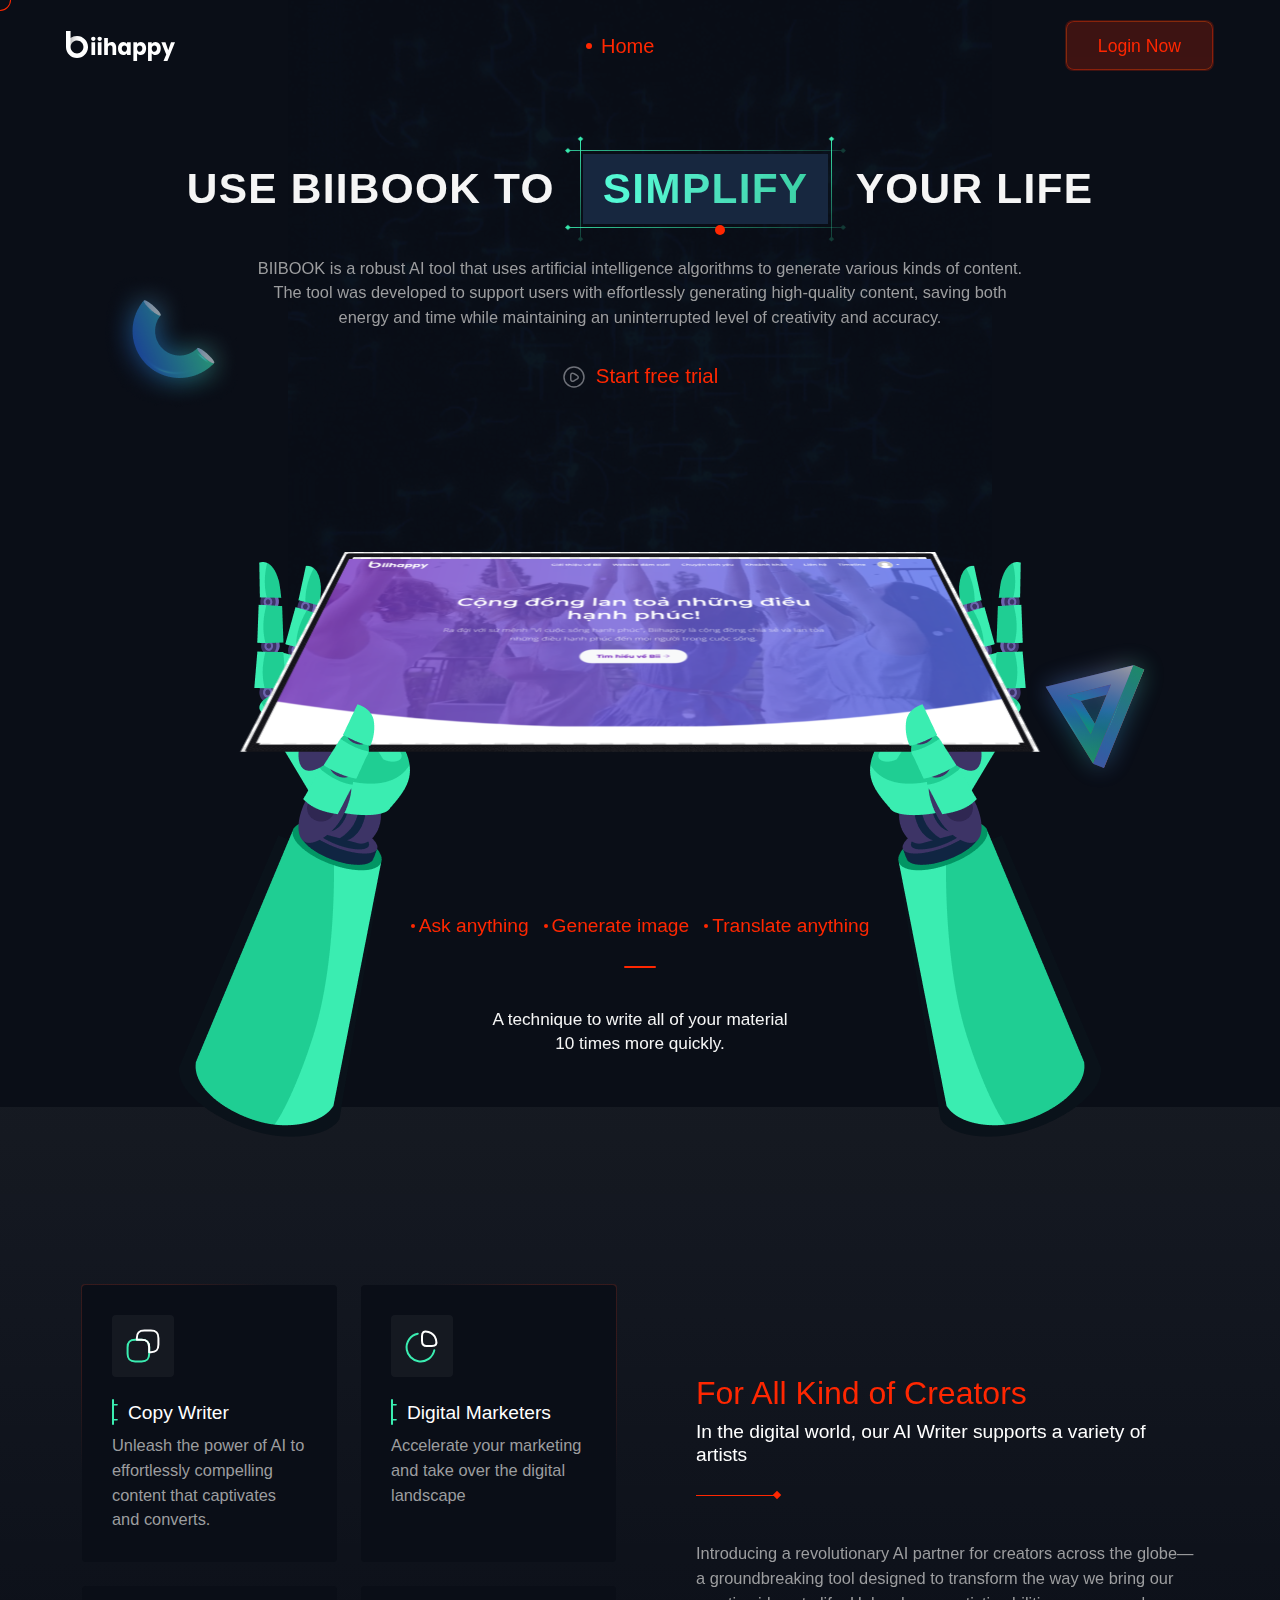
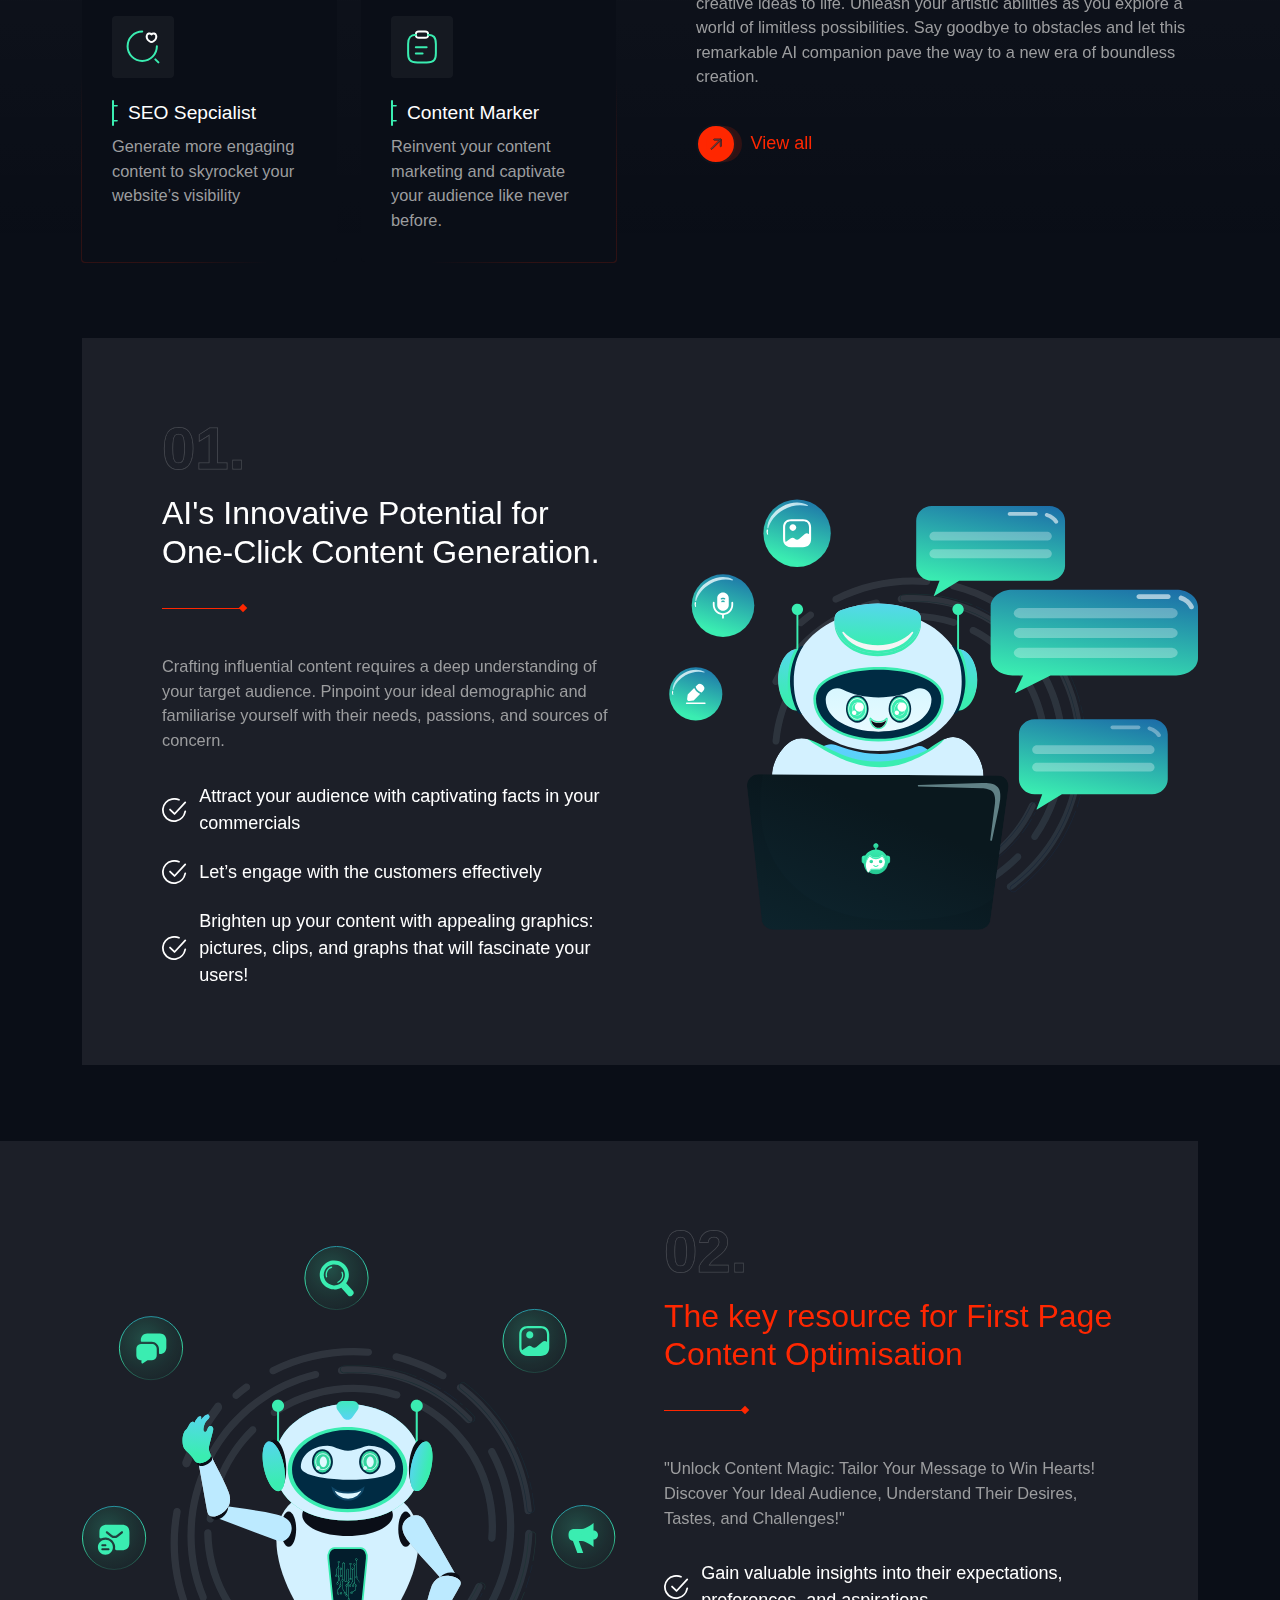
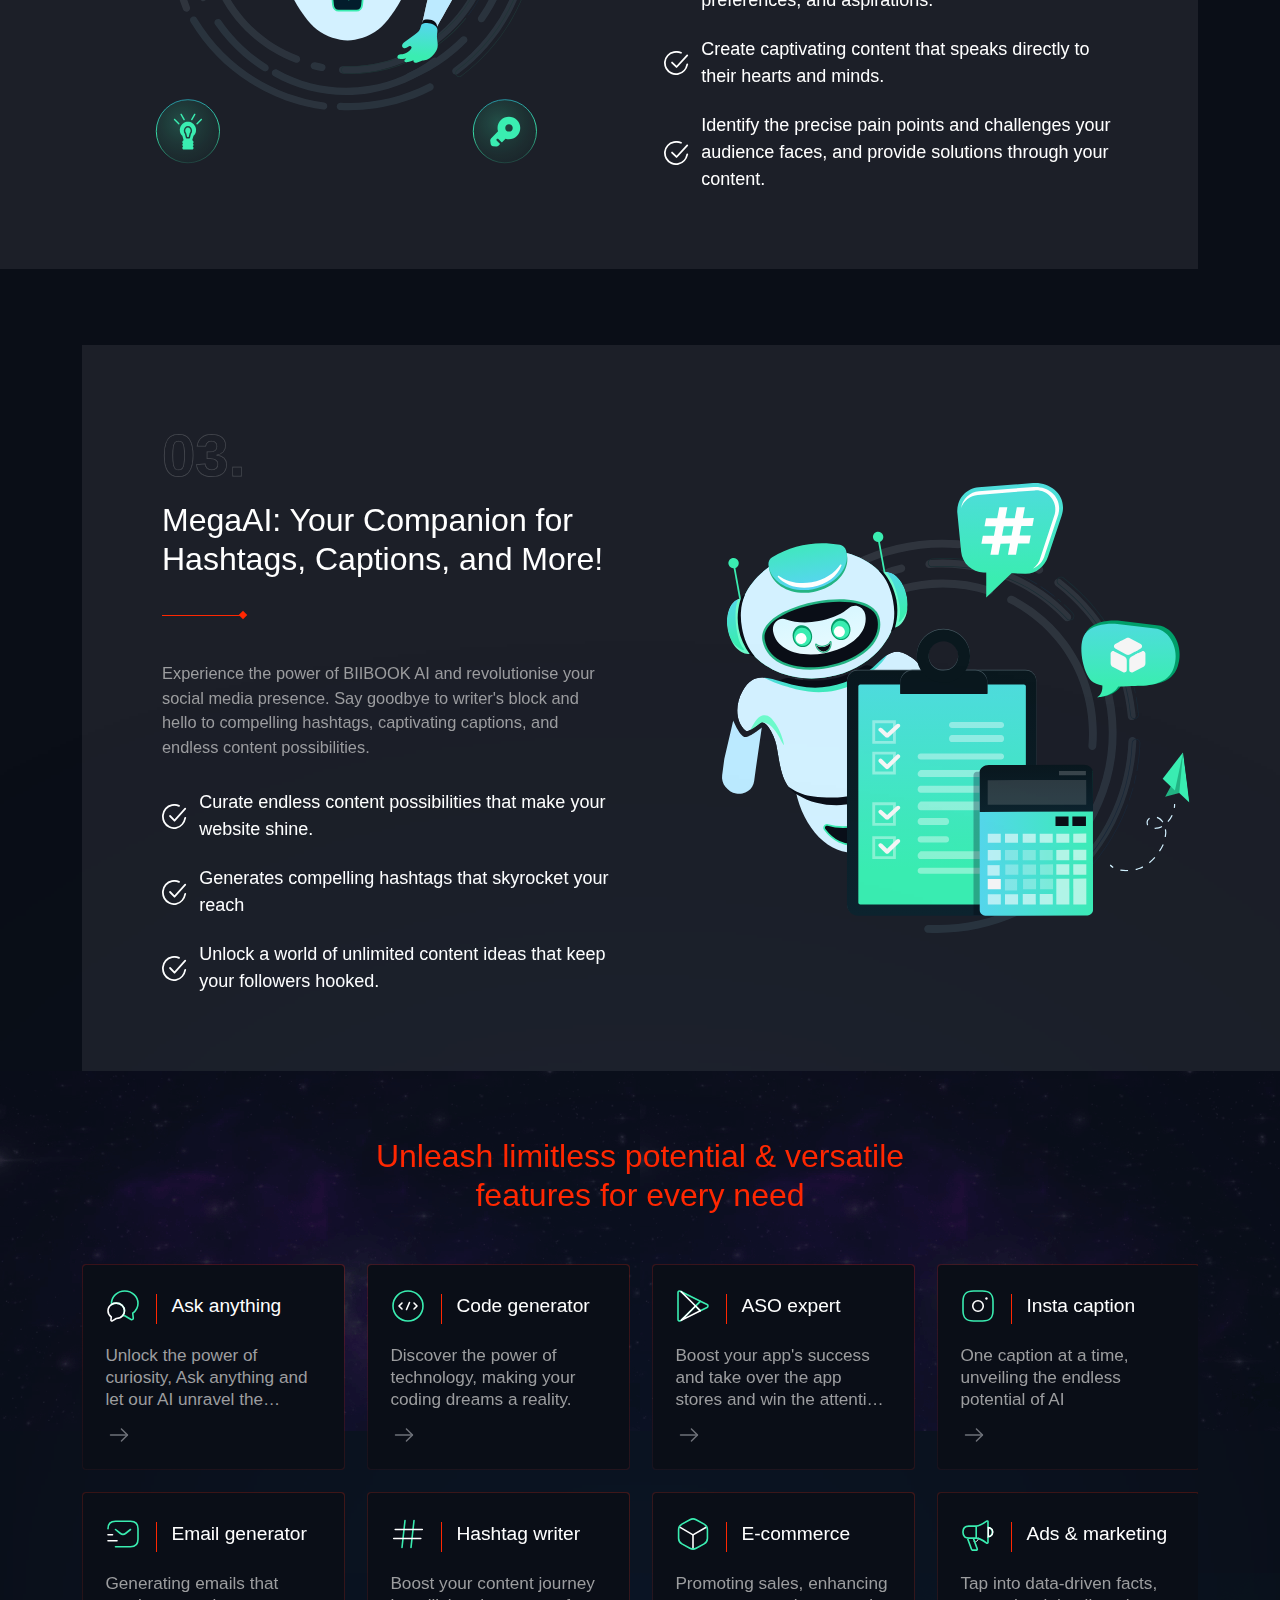
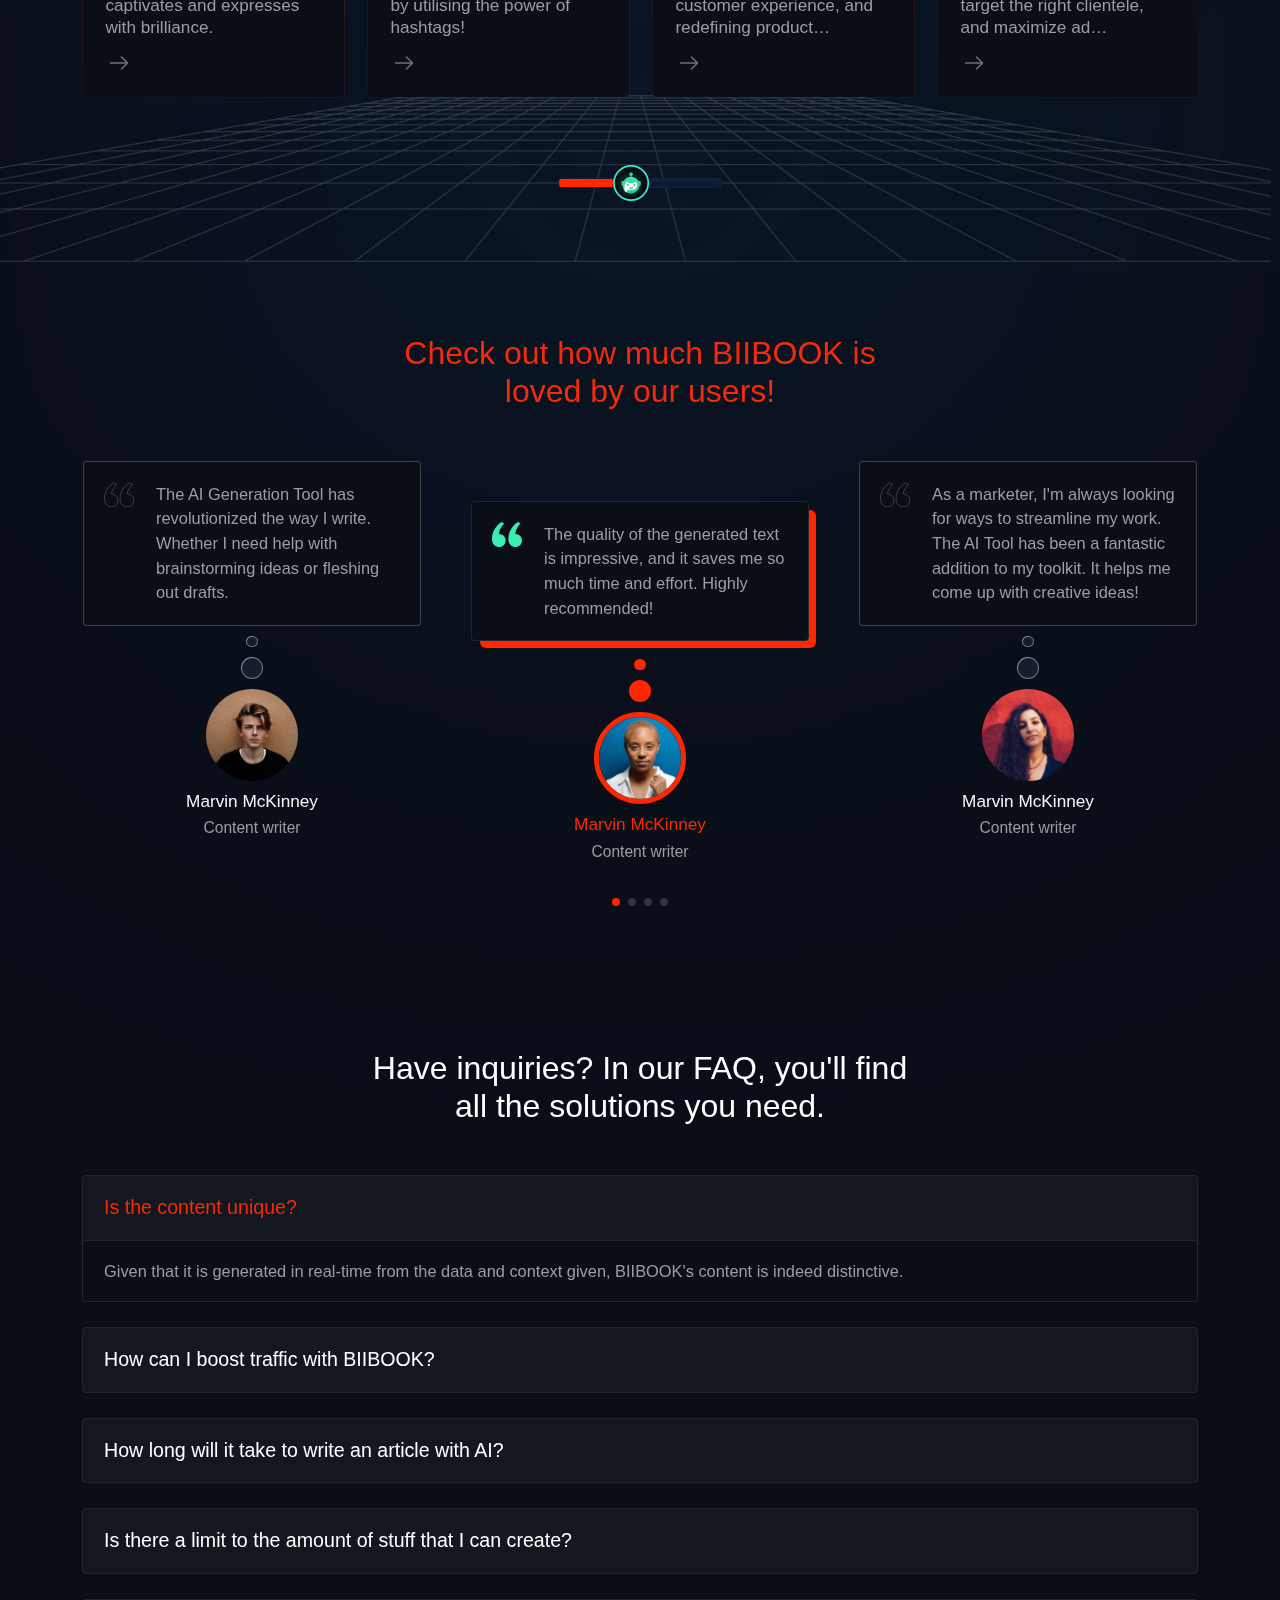
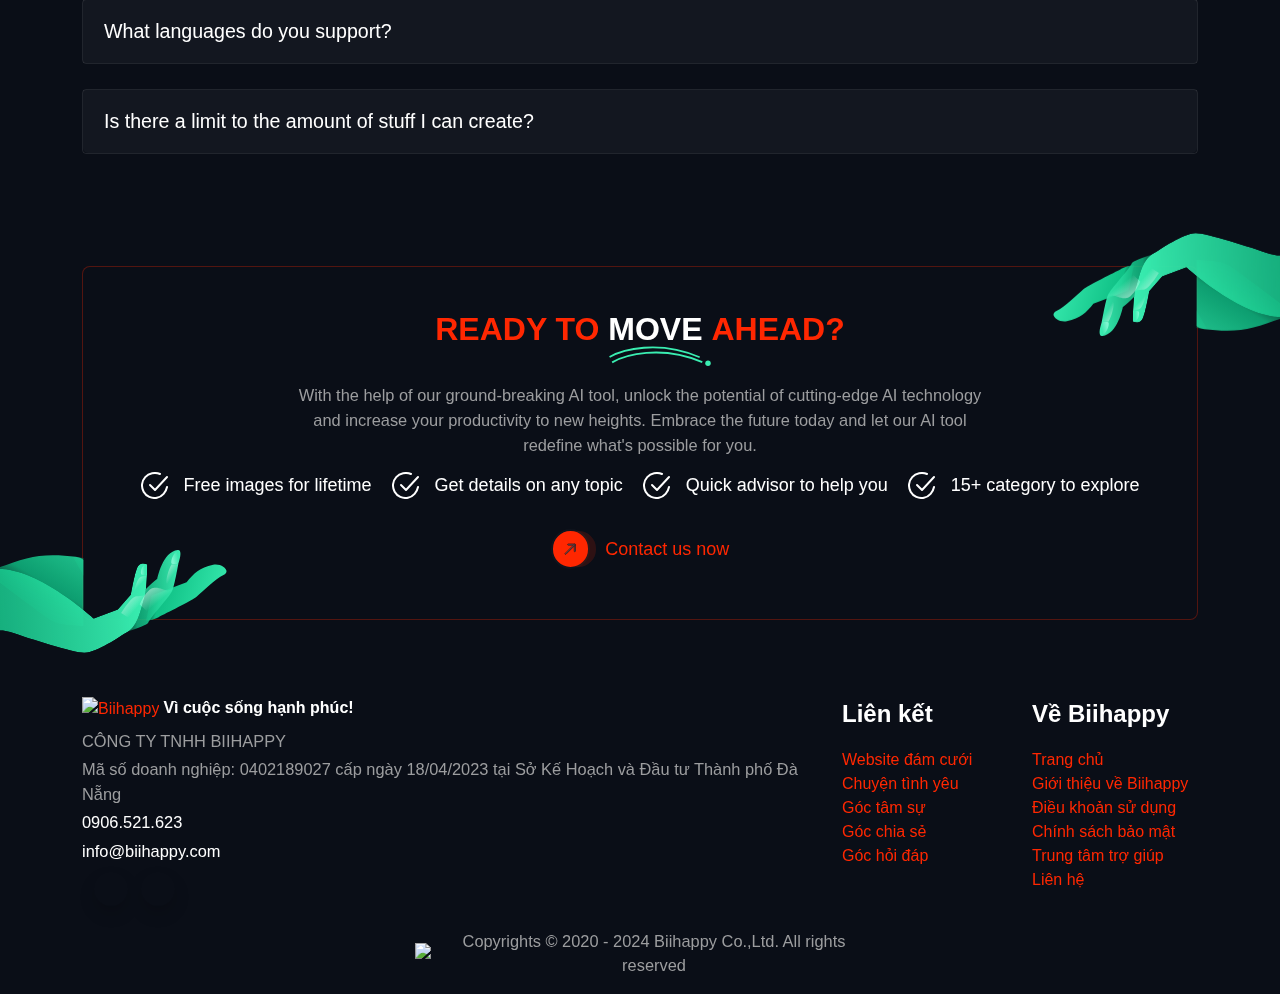
==== commit d5325a40: "Update style red" ====
--- a/bi-photo/index.html
+++ b/bi-photo/index.html
@@ -33,7 +33,7 @@
     <link rel="stylesheet" type="text/css" href="./mega_files/swiper-bundle.min.css" />
 
     <!-- style css -->
-    <link rel="stylesheet" type="text/css" href="./mega_files/style.css" />
+    <link rel="stylesheet" type="text/css" href="./mega_files/style.css?v=1" />
 
     <link href="https://fonts.googleapis.com/" rel="preconnect" />
     <link
--- a/bi-photo/mega_files/style.css
+++ b/bi-photo/mega_files/style.css
@@ -3,7 +3,7 @@
   --white: 255, 255, 255;
   --title-color: 245, 245, 245;
   --content-color: 156, 157, 159;
-  --theme-color: 59, 237, 178;
+  --theme-color: 255,39,1;
   --dark-title: 13, 18, 31;
   --Iconsax-Color: #6e7179;
   --secondary-color: 244, 137, 65;
@@ -333,18 +333,18 @@
   position: absolute;
   inset: 0;
   border-radius: 8px;
-  background: linear-gradient(114.72deg, rgba(62, 255, 255, 0.5) -16.82%, rgba(58, 237, 177, 0.5) 59.74%);
+  background: linear-gradient(114.72deg, rgba(223, 32, 3, 0.5) -16.82%, rgba(205, 65, 4, 0.5) 59.74%);
   -webkit-mask: -webkit-gradient(linear, left top, left bottom, color-stop(0, #fff)) content-box, -webkit-gradient(linear, left top, left bottom, color-stop(0, #fff));
   -webkit-mask: linear-gradient(#fff 0 0) content-box, linear-gradient(#fff 0 0); /* [2] */
   -webkit-mask-composite: xor;
   mask-composite: exclude;
   border: 1px solid;
-  border-image-source: linear-gradient(114.72deg, rgba(62, 255, 255, 0.5) -16.82%, rgba(58, 237, 177, 0.5) 59.74%);
+  border-image-source: linear-gradient(114.72deg, rgba(223, 32, 3, 0.5) -16.82%, rgba(205, 65, 4, 0.5) 59.74%);
 }
 .btn-theme:hover {
   background: rgba(var(--theme-color), 0.21);
-  -webkit-box-shadow: 0 0 17px 3px rgba(52, 208, 156, 0.34);
-          box-shadow: 0 0 17px 3px rgba(52, 208, 156, 0.34);
+  -webkit-box-shadow: 0 0 17px 3px rgba(224, 0, 0, 0.34);
+          box-shadow: 0 0 17px 3px rgba(224, 0, 0, 0.34);
 }
 
 .btn-arrow {
